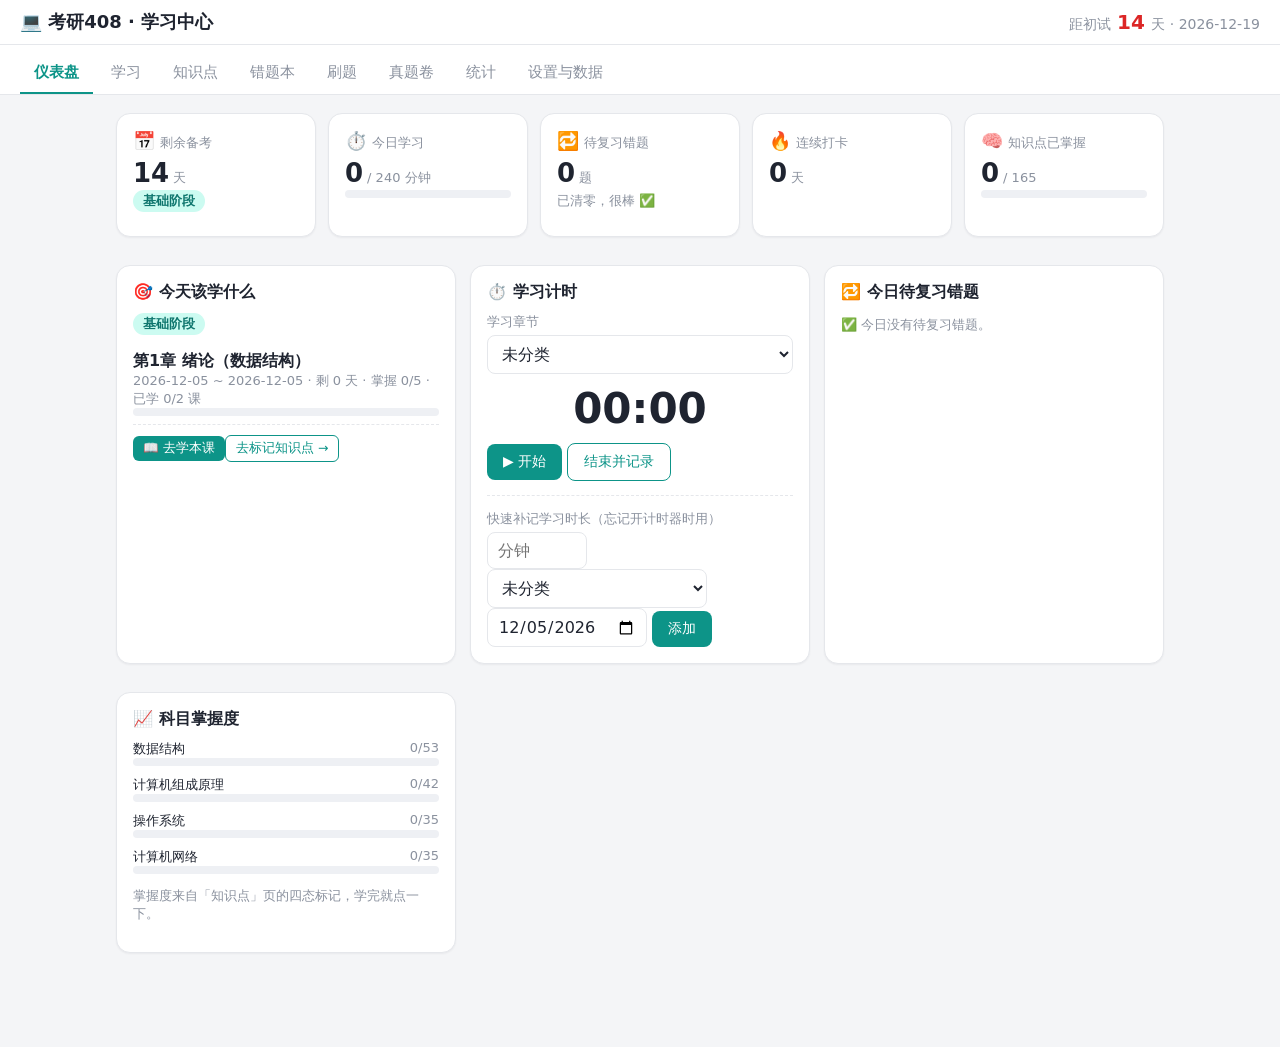
==== kaoyan-408/index.html @ 7ba48500 "Initial commit: 考研四科学习中心" ====
<!DOCTYPE html>
<html lang="zh-CN">
<head>
<meta charset="UTF-8">
<meta name="viewport" content="width=device-width, initial-scale=1">
<title>考研408 · 学习中心</title>
<style>
:root{
  --bg:#f4f5f7; --card:#fff; --ink:#1f2430; --muted:#8a919e;
  --acc:#0d9488; --ok:#16a34a; --warn:#d97706; --hot:#dc2626; --line:#e5e7eb; --radius:14px;
}
*{box-sizing:border-box}
body{margin:0;font-family:"Segoe UI","Microsoft YaHei","PingFang SC",system-ui,sans-serif;background:var(--bg);color:var(--ink)}
header{position:sticky;top:0;z-index:5;background:#fff;border-bottom:1px solid var(--line);display:flex;justify-content:space-between;align-items:center;padding:10px 20px;gap:10px;flex-wrap:wrap}
.brand{font-weight:700;font-size:18px}
.countdown{font-size:14px;color:var(--muted)}
.countdown b{color:var(--hot);font-size:20px;margin:0 2px}
nav#tabs{display:flex;gap:4px;padding:8px 20px 0;background:#fff;border-bottom:1px solid var(--line);flex-wrap:wrap}
nav#tabs button{border:none;background:none;padding:10px 14px;font-size:15px;color:var(--muted);cursor:pointer;border-bottom:2px solid transparent}
nav#tabs button.active{color:var(--acc);border-bottom-color:var(--acc);font-weight:600}
nav#tabs button:hover{color:var(--acc)}
main{max-width:1080px;margin:0 auto;padding:18px 16px 80px}
.tab{display:none}
.tab.active{display:block}
.card{background:var(--card);border:1px solid var(--line);border-radius:var(--radius);padding:16px;margin-bottom:14px;box-shadow:0 1px 2px rgba(15,23,42,.05)}
h3{margin:0 0 10px;font-size:16px}
.muted{color:var(--muted);font-size:13px}
.stat-grid{display:grid;grid-template-columns:repeat(auto-fit,minmax(180px,1fr));gap:12px;margin-bottom:14px}
.stat .icon{font-size:18px}
.stat .big{font-size:26px;font-weight:700;margin:6px 0 2px}
.unit{font-size:13px;color:var(--muted);font-weight:400;margin-left:4px}
.dash-grid{display:grid;grid-template-columns:repeat(auto-fit,minmax(320px,1fr));gap:14px}
.pbar{height:8px;background:#eef0f4;border-radius:6px;overflow:hidden}
.pfill{height:100%;background:linear-gradient(90deg,#14b8a6,#0d9488);transition:width .3s}
.phase-chip{display:inline-block;background:#ccfbf1;color:#0f766e;padding:2px 10px;border-radius:999px;font-size:13px;font-weight:600;margin:0 0 8px}
.plan-item{padding:8px 0;border-bottom:1px dashed var(--line)}
.btn{background:var(--acc);color:#fff;border:none;border-radius:8px;padding:9px 16px;font-size:14px;cursor:pointer;font-family:inherit}
.btn:hover{filter:brightness(.93)}
.btn.ghost{background:#fff;color:var(--acc);border:1px solid var(--acc)}
.btn.ok{background:var(--ok)}
.btn.warn{background:var(--warn)}
.btn.danger{background:#fee2e2;color:#b91c1c}
.btn.sm{padding:4px 10px;font-size:12.5px;border-radius:6px}
.tag{background:#f1f5f9;padding:1px 8px;border-radius:6px;font-size:12px;white-space:nowrap}
.tag.warn{background:#fef3c7;color:#92400e}
.tag.hot{background:#fee2e2;color:#b91c1c;font-weight:600}
.tag.ok2{background:#dcfce7;color:#166534}
.timer-display{font-size:42px;font-weight:700;text-align:center;font-variant-numeric:tabular-nums;margin:10px 0}
.rq{display:flex;align-items:center;gap:8px;padding:8px 0;border-bottom:1px dashed var(--line)}
.rq .tag{flex-shrink:0}
.rq-main{flex:1;min-width:0;overflow:hidden}
.rq-btns{display:flex;gap:6px;flex-shrink:0;flex-wrap:wrap;justify-content:flex-end}
details.chapter{background:var(--card);border:1px solid var(--line);border-radius:12px;margin-bottom:10px;padding:0 14px}
details.chapter summary{display:flex;align-items:center;gap:10px;flex-wrap:wrap;padding:12px 0;cursor:pointer;list-style:none}
details.chapter summary::-webkit-details-marker{display:none}
details.chapter summary::after{content:"▾";color:var(--muted);margin-left:auto}
details.chapter[open] summary::after{content:"▴"}
.ch-name{font-weight:600}
.ch-meta{font-size:12.5px;color:var(--muted)}
.ch-bar{flex:1 1 120px;min-width:100px}
.kp-grid{display:flex;flex-wrap:wrap;gap:8px;padding:4px 0 14px}
.kp-chip{border:1px solid var(--line);background:#fff;border-radius:999px;padding:4px 11px;font-size:13px;cursor:pointer;display:inline-flex;align-items:center;gap:6px;font-family:inherit;color:var(--ink)}
.kp-chip:hover{border-color:var(--acc)}
.kp-chip .dot{width:8px;height:8px;border-radius:50%;background:#cbd5e1;flex-shrink:0}
.kp-chip.st1{background:#eff6ff;border-color:#bfdbfe}
.kp-chip.st1 .dot{background:#3b82f6}
.kp-chip.st2{background:#fffbeb;border-color:#fde68a}
.kp-chip.st2 .dot{background:#f59e0b}
.kp-chip.st3{background:#f0fdf4;border-color:#bbf7d0}
.kp-chip.st3 .dot{background:#22c55e}
form .row{display:flex;gap:10px;flex-wrap:wrap;align-items:flex-start}
label{font-size:13px;color:var(--muted);display:block;margin-bottom:4px}
input,select,textarea{width:100%;padding:8px 10px;border:1px solid var(--line);border-radius:8px;font:inherit;background:#fff;color:var(--ink)}
textarea{resize:vertical}
.fld{flex:1;min-width:150px}
.mistake-card{border:1px solid var(--line);border-radius:12px;padding:12px 14px;margin-bottom:10px;background:#fff}
.mistake-card.ok{opacity:.72;background:#fafdf7}
.m-head{display:flex;gap:6px;align-items:center;flex-wrap:wrap}
.m-src{font-weight:600;margin-top:6px}
.m-desc{font-size:13.5px;color:#4b5563;margin:4px 0 8px}
.m-actions{display:flex;gap:6px;flex-wrap:wrap}
table{width:100%;border-collapse:collapse}
th,td{padding:8px 6px;text-align:left;border-bottom:1px solid var(--line);font-size:14px}
.bars{display:flex;align-items:flex-end;gap:3px;height:120px}
.bcol{flex:1;display:flex;align-items:flex-end;height:100%}
.bfill{width:100%;background:#e2e6ee;border-radius:3px 3px 0 0;min-height:2px}
.bfill.on{background:var(--acc)}
.hbar-row{display:flex;align-items:center;gap:8px;margin:6px 0;font-size:13px}
.hbar-name{width:150px;white-space:nowrap;overflow:hidden;text-overflow:ellipsis;flex-shrink:0}
.hbar-track{flex:1;height:10px;background:#eef0f4;border-radius:6px;overflow:hidden}
.hbar-fill{height:100%;background:#14b8a6}
.hbar-fill.warn{background:var(--warn)}
.log-row{display:flex;gap:14px;align-items:center;padding:6px 0;border-bottom:1px dashed var(--line);font-size:13.5px;flex-wrap:wrap}
.log-row .btn{margin-left:auto}
.chart{width:100%;height:auto}
.chart .grid{stroke:#e5e7eb;stroke-width:1}
.chart .ax{font-size:11px;fill:#8a919e}
.chart .line{fill:none;stroke:#0d9488;stroke-width:2}
.chart .dotc{fill:#0d9488}
.chart .target{stroke:#dc2626;stroke-width:1;stroke-dasharray:5 4}
.toolbar{display:flex;gap:10px;flex-wrap:wrap;align-items:center}
.toolbar select,.toolbar input{width:auto}
.modal{position:fixed;inset:0;background:rgba(15,23,42,.45);display:flex;align-items:center;justify-content:center;z-index:20;padding:16px}
.modal.hidden{display:none}
.modal-box{background:#fff;border-radius:16px;max-width:680px;width:100%;max-height:85vh;overflow:auto;padding:20px}
.toast{position:fixed;bottom:24px;left:50%;transform:translateX(-50%);background:#111827;color:#fff;padding:10px 18px;border-radius:10px;font-size:14px;z-index:30;animation:fade 3s forwards;box-shadow:0 4px 14px rgba(0,0,0,.3)}
@keyframes fade{0%,80%{opacity:1}100%{opacity:0}}
.two-col{display:grid;grid-template-columns:1fr 1fr;gap:14px}
hr.sep{border:none;border-top:1px dashed var(--line);margin:14px 0}
@media(max-width:800px){.two-col{grid-template-columns:1fr}.hbar-name{width:110px}}
/* ---------- 数学/结构排版 ---------- */
.mfr{display:inline-flex;flex-direction:column;align-items:center;vertical-align:middle;margin:0 2px;line-height:1.2}
.mfr-n{padding:0 3px;border-bottom:1.2px solid currentColor;font-size:.9em}
.mfr-d{padding:0 3px;font-size:.9em}
.mmat{display:inline-flex;align-items:stretch;vertical-align:middle;margin:0 3px}
.mrows{display:inline-flex;flex-direction:column;gap:3px;padding:4px 6px}
.mrow{display:flex;justify-content:space-around;gap:14px}
.mbr{width:5px;align-self:stretch}
.mbr.l{border:1.5px solid var(--ink);border-right:none;border-radius:5px 0 0 5px}
.mbr.r{border:1.5px solid var(--ink);border-left:none;border-radius:0 5px 5px 0}
.mbar{width:1.5px;align-self:stretch;background:var(--ink)}
/* ---------- 刷题 ---------- */
.q-card .q-text{font-size:16px;line-height:2.1;margin:12px 0}
.opts{display:grid;gap:8px;margin-top:12px}
.opt{display:flex;gap:10px;align-items:flex-start;padding:10px 12px;border:1.5px solid var(--line);border-radius:10px;cursor:pointer;background:#fff;text-align:left;font:inherit;font-size:14.5px;width:100%}
.opt:hover:not(:disabled){border-color:var(--acc)}
.opt .letter{font-weight:700;color:var(--muted);flex-shrink:0}
.opt.right{border-color:var(--ok);background:#f0fdf4}
.opt.right .letter{color:var(--ok)}
.opt.wrongpick{border-color:var(--hot);background:#fef2f2}
.opt.wrongpick .letter{color:var(--hot)}
.opt.dim{opacity:.55}
.q-sol{background:#f8fafc;border:1px dashed var(--line);border-radius:10px;padding:12px 14px;margin-top:14px;font-size:14px}
.q-sol b{color:var(--ok)}
/* ---------- 知识点详解 ---------- */
details.notebox{background:#f0fdfa;border:1px solid #99f6e4;border-radius:10px;padding:0 12px;margin:10px 0}
details.notebox summary{padding:9px 0;font-weight:600;color:var(--acc);cursor:pointer;list-style:none;font-size:13.5px}
details.notebox summary::-webkit-details-marker{display:none}
details.notebox summary::after{content:"（点击展开 / 收起）";color:var(--muted);font-weight:400;font-size:12px;margin-left:6px}
.nb{padding:2px 2px 12px;font-size:14px;line-height:2}
.nb h4{margin:12px 0 2px;font-size:14px;color:#0f766e}
.nb ul{margin:2px 0;padding-left:20px}
/* ---------- 教学中心 ---------- */
details.lesson{border:1px solid var(--line);border-radius:12px;margin:8px 0;background:#fff}
details.lesson>summary{display:flex;gap:10px;align-items:baseline;flex-wrap:wrap;padding:11px 14px;cursor:pointer;list-style:none}
details.lesson>summary::-webkit-details-marker{display:none}
details.lesson>summary::after{content:"▾";color:var(--muted);margin-left:auto}
details.lesson[open]>summary::after{content:"▴"}
details.lesson.done{background:#f7fdf8;border-color:#c8eacc}
.ls-title{font-weight:600;font-size:14.5px}
.ls-body{padding:2px 16px 14px;font-size:14px;line-height:1.95}
.ls-goal{background:#ccfbf1;border-radius:8px;padding:8px 12px;margin:8px 0}
.ls-body h4{margin:12px 0 4px;font-size:13.5px;color:#0f766e}
details.ex{border:1px dashed var(--line);border-radius:10px;padding:8px 12px;margin:6px 0;background:#fbfcfe}
details.ex summary{cursor:pointer;list-style:none;line-height:1.9}
details.ex summary::-webkit-details-marker{display:none}
details.ex summary::before{content:"▶ "}
details.ex[open] summary::before{content:"▼ "}
.ex-sol{border-top:1px dashed var(--line);margin-top:8px;padding-top:8px;color:#374151}
/* ---------- 速查卡手册 ---------- */
#formulaBox{padding:0 16px}
#formulaBox>summary{padding:14px 0;font-weight:600;cursor:pointer;list-style:none;font-size:15px}
#formulaBox>summary::-webkit-details-marker{display:none}
#formulaBox>summary::after{content:"（点击展开 / 收起）";color:var(--muted);font-weight:400;font-size:12px;margin-left:6px}
.chk{display:inline-flex;align-items:center;gap:5px;font-size:13px;color:var(--muted);cursor:pointer}
.chk input{width:auto}
.fgrid{display:grid;grid-template-columns:repeat(auto-fill,minmax(310px,1fr));gap:10px;margin:12px 0 6px}
.fcard{border:1px solid var(--line);border-radius:10px;padding:10px 12px;background:#fff}
.f-top{display:flex;align-items:center;gap:8px}
.f-name{font-weight:600;font-size:13.5px;flex:1}
.fstar{border:none;background:none;font-size:17px;color:#cbd5e1;cursor:pointer;padding:0 2px}
.fstar.on{color:#f59e0b}
.f-body{margin-top:8px;font-size:15px;line-height:1.9;background:#fbfcfe;border-radius:8px;padding:8px 10px}
.f-body.covered{cursor:pointer;background:#ccfbf1;color:#0f766e;text-align:center;font-size:13px}
.f-tip{margin-top:6px;font-size:12.5px}
.tag.hot2{background:#fee2e2;color:#b91c1c}
</style>
</head>
<body>

<header>
  <div class="brand">💻 考研408 · 学习中心</div>
  <div class="countdown" id="countdown"></div>
</header>

<nav id="tabs">
  <button data-tab="dash" class="active">仪表盘</button>
  <button data-tab="learn">学习</button>
  <button data-tab="kp">知识点</button>
  <button data-tab="mistake">错题本</button>
  <button data-tab="pq">刷题</button>
  <button data-tab="paper">真题卷</button>
  <button data-tab="stats">统计</button>
  <button data-tab="settings">设置与数据</button>
</nav>

<main>

<!-- ===================== 仪表盘 ===================== -->
<section id="tab-dash" class="tab active">
  <div class="stat-grid" id="statCards"></div>
  <div class="dash-grid">
    <div class="card">
      <h3>🎯 今天该学什么</h3>
      <div id="currentPlan"></div>
    </div>
    <div class="card">
      <h3>⏱️ 学习计时</h3>
      <label>学习章节</label>
      <select id="timerChapter"></select>
      <div class="timer-display" id="timerDisplay">00:00</div>
      <div class="row" style="justify-content:center">
        <button class="btn" id="timerBtn" onclick="A.toggleTimer()">▶ 开始</button>
        <button class="btn ghost" onclick="A.finishTimer()">结束并记录</button>
      </div>
      <hr class="sep">
      <label>快速补记学习时长（忘记开计时器时用）</label>
      <div class="row">
        <input type="number" id="quickMin" min="1" placeholder="分钟" style="max-width:100px">
        <select id="quickChapter" style="max-width:220px"></select>
        <input type="date" id="quickDate" style="max-width:160px">
        <button class="btn" onclick="A.quickAdd()">添加</button>
      </div>
    </div>
    <div class="card">
      <h3>🔁 今日待复习错题</h3>
      <div id="reviewQueue"></div>
    </div>
    <div class="card">
      <h3>📈 科目掌握度</h3>
      <div id="kpSummary"></div>
      <p class="muted">掌握度来自「知识点」页的四态标记，学完就点一下。</p>
    </div>
  </div>
</section>

<!-- ===================== 学习（教学中心） ===================== -->
<section id="tab-learn" class="tab">
  <div class="card" id="learnSummary"></div>
  <details class="card" id="formulaBox">
    <summary>📋 速查卡手册（高频结论 · 收藏 · 默写自测）<span class="muted" id="formulaCount"></span></summary>
    <div class="toolbar" style="margin-top:12px">
      <input id="fSearch" placeholder="搜索速查卡…" style="min-width:160px">
      <select id="fCat"></select>
      <label class="chk"><input type="checkbox" id="fQuiz"> 默写模式（先自测再显示）</label>
      <label class="chk"><input type="checkbox" id="fOnlyFav"> 仅看收藏</label>
      <span class="muted" id="fInfo" style="margin-left:auto"></span>
    </div>
    <p class="muted" style="margin:8px 0 0">用法：平时当速查表查公式和结论；冲刺期勾选「默写模式」——只显示卡片名，先在纸上默写，点击核对。点 ☆ 收藏易忘卡片，考前只过收藏。</p>
    <div id="formulaList" class="fgrid"></div>
  </details>
  <div id="learnList"></div>
</section>

<!-- ===================== 知识点 ===================== -->
<section id="tab-kp" class="tab">
  <div class="toolbar card" style="padding:10px 14px">
    <select id="kpSubjectSel"></select>
    <input id="kpSearch" placeholder="搜索知识点关键词…">
    <span class="muted" style="margin-left:auto">点击知识点切换状态：</span>
    <span class="kp-chip"><span class="dot"></span>未开始</span>
    <span class="kp-chip st1"><span class="dot"></span>学习中</span>
    <span class="kp-chip st2"><span class="dot"></span>需复习</span>
    <span class="kp-chip st3"><span class="dot"></span>已掌握</span>
  </div>
  <div id="kpList"></div>
</section>

<!-- ===================== 错题本 ===================== -->
<section id="tab-mistake" class="tab">
  <details class="card" id="mistakeAdd">
    <summary style="font-weight:600;cursor:pointer">➕ 记录新错题</summary>
    <form id="mistakeForm" style="margin-top:12px">
      <div class="row">
        <div class="fld"><label>题源（真题年份题号 / 教材资料）*</label><input id="mSrc" required placeholder="如：2022年408真题·第3题 / 王道P123"></div>
        <div class="fld"><label>所属章节 *</label><select id="mChapter" required></select></div>
        <div class="fld" style="max-width:130px"><label>错误原因</label><select id="mReason"></select></div>
        <div class="fld" style="max-width:150px"><label>记录日期</label><input type="date" id="mDate"></div>
      </div>
      <div style="margin-top:10px"><label>题目 / 错因描述 *</label><textarea id="mDesc" rows="2" required placeholder="记关键信息：考什么概念、当时卡在哪 / 想错了什么"></textarea></div>
      <div class="row" style="margin-top:10px">
        <div class="fld"><label>我当时的错解</label><textarea id="mWrong" rows="2" placeholder="选填，写清当时怎么想的最有价值"></textarea></div>
        <div class="fld"><label>正确思路 / 关键结论 *</label><textarea id="mCorrect" rows="2" required placeholder="用一两行话概括正确结论，复习时秒懂"></textarea></div>
      </div>
      <div style="margin-top:12px"><button class="btn" type="submit">存入错题本</button></div>
    </form>
  </details>
  <div class="toolbar card" style="padding:10px 14px">
    <select id="mfStatus">
      <option value="active">未掌握</option>
      <option value="due">今日待复习</option>
      <option value="mastered">已掌握</option>
      <option value="all">全部</option>
    </select>
    <select id="mfChapter"></select>
    <select id="mfReason"></select>
  </div>
  <div id="mistakeList"></div>
</section>

<!-- ===================== 刷题 ===================== -->
<section id="tab-pq" class="tab">
  <div class="toolbar card" style="padding:10px 14px">
    <select id="pqChapter"></select>
    <select id="pqDiff">
      <option value="0">全部难度</option>
      <option value="1">基础</option>
      <option value="2">中等</option>
      <option value="3">强化</option>
    </select>
    <select id="pqScope">
      <option value="all">全部题目</option>
      <option value="undone">未做过</option>
      <option value="wrong">做错过</option>
      <option value="right">已做对</option>
    </select>
    <span class="muted" id="pqInfo" style="margin-left:auto"></span>
  </div>
  <div id="pqArea"></div>
</section>

<!-- ===================== 真题卷 ===================== -->
<section id="tab-paper" class="tab">
  <div class="card">
    <h3>录入一套卷子</h3>
    <form id="paperForm">
      <div class="row">
        <div class="fld"><label>卷子名称 *</label><input id="pName" required placeholder="如：2023年408真题"></div>
        <div class="fld" style="max-width:110px"><label>类型</label><select id="pType"><option>真题</option><option>模拟卷</option></select></div>
        <div class="fld" style="max-width:150px"><label>做题日期 *</label><input type="date" id="pDate" required></div>
        <div class="fld" style="max-width:100px"><label>分数/150 *</label><input type="number" id="pScore" min="0" max="150" step="0.5" required></div>
        <div class="fld"><label>备注</label><input id="pNote" placeholder="选填"></div>
        <div style="align-self:flex-end"><button class="btn" type="submit">录入</button></div>
      </div>
    </form>
  </div>
  <div class="card">
    <h3>成绩走势</h3>
    <div id="paperChart"></div>
  </div>
  <div class="card" id="paperTable"></div>
</section>

<!-- ===================== 统计 ===================== -->
<section id="tab-stats" class="tab">
  <div class="stat-grid" id="statsCards"></div>
  <div class="card">
    <h3>近 30 天学习时长（分钟/天，悬停看数值）</h3>
    <div id="bars30"></div>
  </div>
  <div class="two-col">
    <div class="card">
      <h3>各章节学习时长</h3>
      <div id="chapterHours"></div>
    </div>
    <div class="card">
      <h3>错题原因分布</h3>
      <div id="reasonDist"></div>
    </div>
  </div>
  <div class="card">
    <h3>学习记录（最近 20 条）</h3>
    <div id="logList"></div>
  </div>
</section>

<!-- ===================== 设置与数据 ===================== -->
<section id="tab-settings" class="tab">
  <div class="card">
    <h3>基本设置</h3>
    <form id="settingsForm">
      <div class="row">
        <div class="fld"><label>初试日期（408 考试当天）</label><input type="date" id="sExam"></div>
        <div class="fld" style="max-width:140px"><label>每日目标（分钟）</label><input type="number" id="sGoal" min="30" max="960"></div>
        <div class="fld" style="max-width:120px"><label>目标分数/150</label><input type="number" id="sTarget" min="60" max="150"></div>
        <div style="align-self:flex-end"><button class="btn" type="submit">保存</button></div>
      </div>
    </form>
    <p class="muted" style="margin-bottom:0">默认 2026-12-19（2027 考研初试的预计时间，以研招网正式通知为准）。修改考试日期会自动重新分配学习计划，不影响你的知识点进度、错题和记录。</p>
  </div>
  <div class="card">
    <h3>学习计划</h3>
    <div id="planInfo"></div>
  </div>
  <div class="card">
    <h3>数据备份</h3>
    <p class="muted">所有数据只保存在本浏览器（localStorage），与「考研数学二学习中心」的数据完全独立、互不影响。请养成每周导出一次备份的习惯；换电脑时用「导入备份」迁移。</p>
    <div class="row">
      <button class="btn" onclick="A.exportData()">导出备份（JSON）</button>
      <label class="btn ghost" style="display:inline-block;cursor:pointer">导入备份<input type="file" id="importFile" accept=".json,application/json" style="display:none"></label>
      <button class="btn danger" onclick="A.clearData()">清空全部数据</button>
    </div>
    <p class="muted" id="storageInfo" style="margin:10px 0 0"></p>
  </div>
  <div class="card">
    <h3>每天怎么用（3 分钟上手）</h3>
    <ul class="muted" style="line-height:2;padding-left:18px;margin:0">
      <li>① 打开「仪表盘」→ 先把<b>今日待复习错题</b>清零（408 知识点又多又杂，靠复习队列对抗遗忘）；</li>
      <li>② 看「今天该学什么」→ 点 <b>📖 去学本课</b>，进「学习」页读概念、做例题；</li>
      <li>③ 用「速查卡手册」随手查公式结论（Cache 地址划分、页面置换、TCP 拥塞控制等）；</li>
      <li>④ 点「✏️ 做配套练习」做本课相关习题，做错的自动进错题本；</li>
      <li>⑤ 每学完一个知识点，去「知识点」把它点成对应状态；</li>
      <li>⑥ 按套做 408 真题（单选 + 综合）后把分数录入「真题卷」看走势。</li>
    </ul>
  </div>
</section>

</main>

<div id="modal" class="modal hidden"><div class="modal-box" id="modalBox"></div></div>

<script src="data-notes.js"></script>
<script src="data-lessons1.js"></script>
<script src="data-lessons2.js"></script>
<script src="data-q1.js"></script>
<script src="data-q2.js"></script>
<script src="data-formulas.js"></script>
<script src="app.js"></script>
</body>
</html>
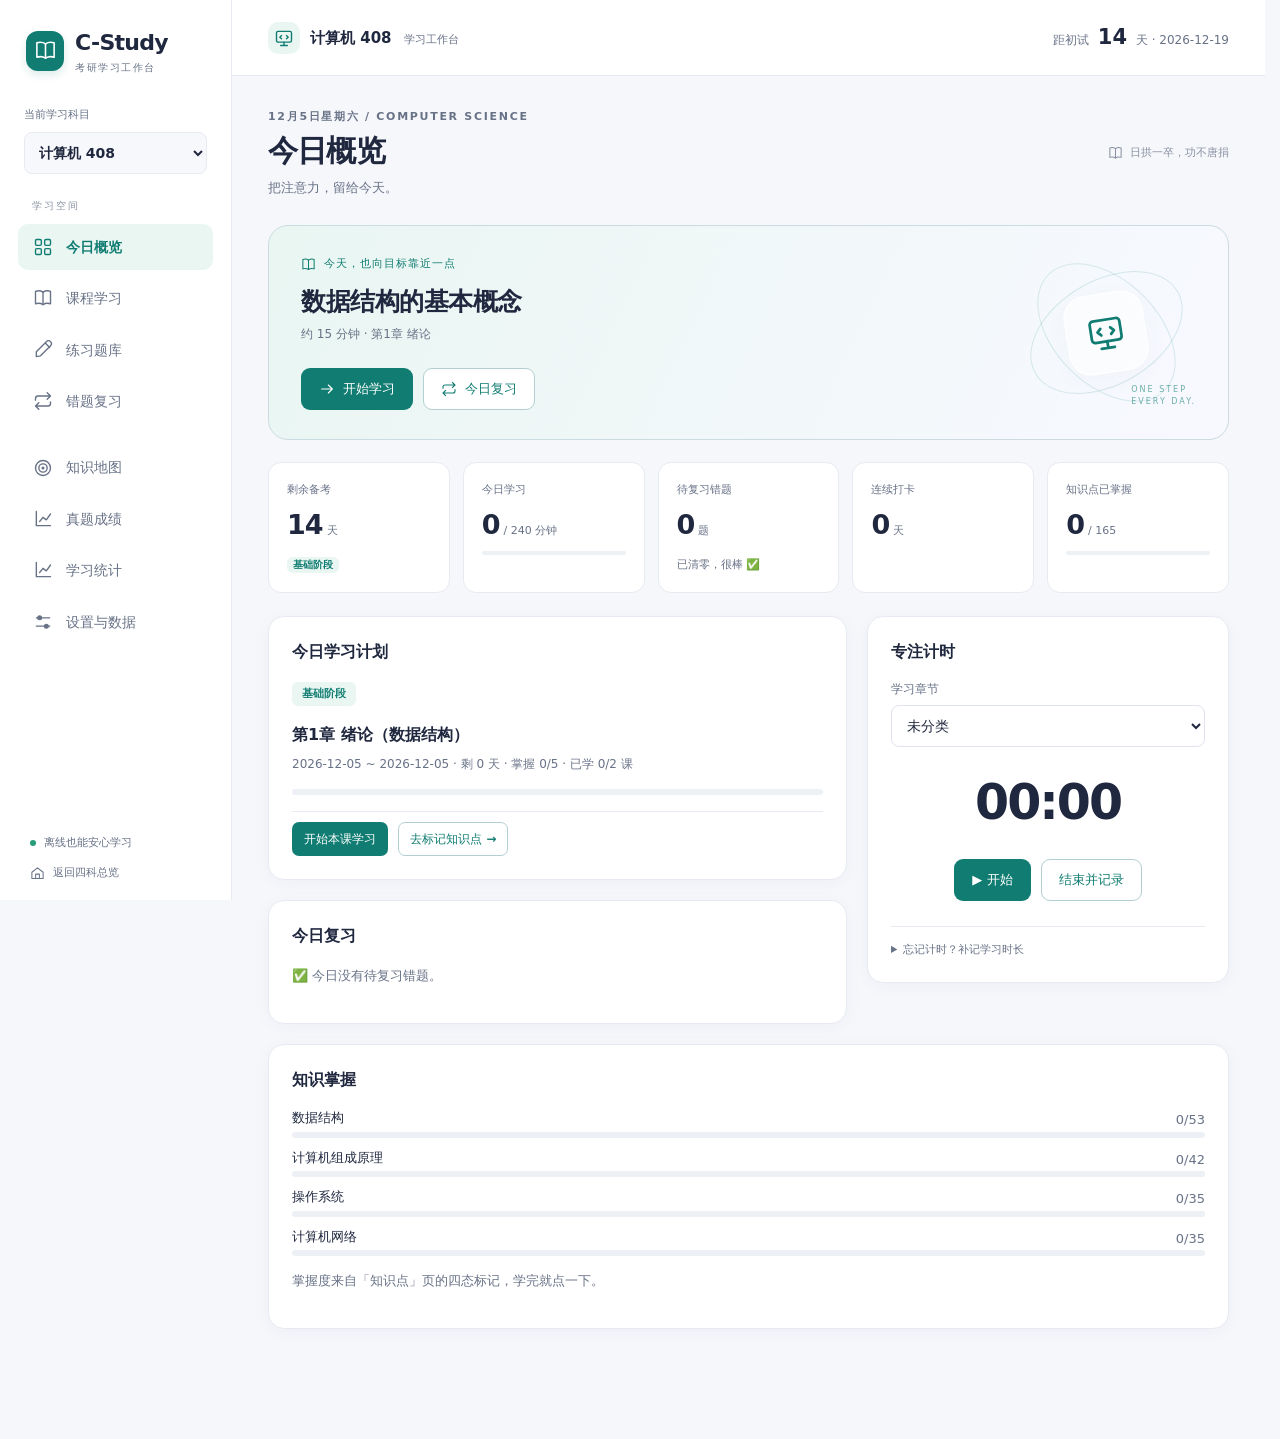
==== commit f1ac7647: "feat(ui): 优化四科学习工作台界面与交互体验" ====
--- a/kaoyan-408/index.html
+++ b/kaoyan-408/index.html
@@ -4,177 +4,8 @@
 <meta charset="UTF-8">
 <meta name="viewport" content="width=device-width, initial-scale=1">
 <title>考研408 · 学习中心</title>
-<style>
-:root{
-  --bg:#f4f5f7; --card:#fff; --ink:#1f2430; --muted:#8a919e;
-  --acc:#0d9488; --ok:#16a34a; --warn:#d97706; --hot:#dc2626; --line:#e5e7eb; --radius:14px;
-}
-*{box-sizing:border-box}
-body{margin:0;font-family:"Segoe UI","Microsoft YaHei","PingFang SC",system-ui,sans-serif;background:var(--bg);color:var(--ink)}
-header{position:sticky;top:0;z-index:5;background:#fff;border-bottom:1px solid var(--line);display:flex;justify-content:space-between;align-items:center;padding:10px 20px;gap:10px;flex-wrap:wrap}
-.brand{font-weight:700;font-size:18px}
-.countdown{font-size:14px;color:var(--muted)}
-.countdown b{color:var(--hot);font-size:20px;margin:0 2px}
-nav#tabs{display:flex;gap:4px;padding:8px 20px 0;background:#fff;border-bottom:1px solid var(--line);flex-wrap:wrap}
-nav#tabs button{border:none;background:none;padding:10px 14px;font-size:15px;color:var(--muted);cursor:pointer;border-bottom:2px solid transparent}
-nav#tabs button.active{color:var(--acc);border-bottom-color:var(--acc);font-weight:600}
-nav#tabs button:hover{color:var(--acc)}
-main{max-width:1080px;margin:0 auto;padding:18px 16px 80px}
-.tab{display:none}
-.tab.active{display:block}
-.card{background:var(--card);border:1px solid var(--line);border-radius:var(--radius);padding:16px;margin-bottom:14px;box-shadow:0 1px 2px rgba(15,23,42,.05)}
-h3{margin:0 0 10px;font-size:16px}
-.muted{color:var(--muted);font-size:13px}
-.stat-grid{display:grid;grid-template-columns:repeat(auto-fit,minmax(180px,1fr));gap:12px;margin-bottom:14px}
-.stat .icon{font-size:18px}
-.stat .big{font-size:26px;font-weight:700;margin:6px 0 2px}
-.unit{font-size:13px;color:var(--muted);font-weight:400;margin-left:4px}
-.dash-grid{display:grid;grid-template-columns:repeat(auto-fit,minmax(320px,1fr));gap:14px}
-.pbar{height:8px;background:#eef0f4;border-radius:6px;overflow:hidden}
-.pfill{height:100%;background:linear-gradient(90deg,#14b8a6,#0d9488);transition:width .3s}
-.phase-chip{display:inline-block;background:#ccfbf1;color:#0f766e;padding:2px 10px;border-radius:999px;font-size:13px;font-weight:600;margin:0 0 8px}
-.plan-item{padding:8px 0;border-bottom:1px dashed var(--line)}
-.btn{background:var(--acc);color:#fff;border:none;border-radius:8px;padding:9px 16px;font-size:14px;cursor:pointer;font-family:inherit}
-.btn:hover{filter:brightness(.93)}
-.btn.ghost{background:#fff;color:var(--acc);border:1px solid var(--acc)}
-.btn.ok{background:var(--ok)}
-.btn.warn{background:var(--warn)}
-.btn.danger{background:#fee2e2;color:#b91c1c}
-.btn.sm{padding:4px 10px;font-size:12.5px;border-radius:6px}
-.tag{background:#f1f5f9;padding:1px 8px;border-radius:6px;font-size:12px;white-space:nowrap}
-.tag.warn{background:#fef3c7;color:#92400e}
-.tag.hot{background:#fee2e2;color:#b91c1c;font-weight:600}
-.tag.ok2{background:#dcfce7;color:#166534}
-.timer-display{font-size:42px;font-weight:700;text-align:center;font-variant-numeric:tabular-nums;margin:10px 0}
-.rq{display:flex;align-items:center;gap:8px;padding:8px 0;border-bottom:1px dashed var(--line)}
-.rq .tag{flex-shrink:0}
-.rq-main{flex:1;min-width:0;overflow:hidden}
-.rq-btns{display:flex;gap:6px;flex-shrink:0;flex-wrap:wrap;justify-content:flex-end}
-details.chapter{background:var(--card);border:1px solid var(--line);border-radius:12px;margin-bottom:10px;padding:0 14px}
-details.chapter summary{display:flex;align-items:center;gap:10px;flex-wrap:wrap;padding:12px 0;cursor:pointer;list-style:none}
-details.chapter summary::-webkit-details-marker{display:none}
-details.chapter summary::after{content:"▾";color:var(--muted);margin-left:auto}
-details.chapter[open] summary::after{content:"▴"}
-.ch-name{font-weight:600}
-.ch-meta{font-size:12.5px;color:var(--muted)}
-.ch-bar{flex:1 1 120px;min-width:100px}
-.kp-grid{display:flex;flex-wrap:wrap;gap:8px;padding:4px 0 14px}
-.kp-chip{border:1px solid var(--line);background:#fff;border-radius:999px;padding:4px 11px;font-size:13px;cursor:pointer;display:inline-flex;align-items:center;gap:6px;font-family:inherit;color:var(--ink)}
-.kp-chip:hover{border-color:var(--acc)}
-.kp-chip .dot{width:8px;height:8px;border-radius:50%;background:#cbd5e1;flex-shrink:0}
-.kp-chip.st1{background:#eff6ff;border-color:#bfdbfe}
-.kp-chip.st1 .dot{background:#3b82f6}
-.kp-chip.st2{background:#fffbeb;border-color:#fde68a}
-.kp-chip.st2 .dot{background:#f59e0b}
-.kp-chip.st3{background:#f0fdf4;border-color:#bbf7d0}
-.kp-chip.st3 .dot{background:#22c55e}
-form .row{display:flex;gap:10px;flex-wrap:wrap;align-items:flex-start}
-label{font-size:13px;color:var(--muted);display:block;margin-bottom:4px}
-input,select,textarea{width:100%;padding:8px 10px;border:1px solid var(--line);border-radius:8px;font:inherit;background:#fff;color:var(--ink)}
-textarea{resize:vertical}
-.fld{flex:1;min-width:150px}
-.mistake-card{border:1px solid var(--line);border-radius:12px;padding:12px 14px;margin-bottom:10px;background:#fff}
-.mistake-card.ok{opacity:.72;background:#fafdf7}
-.m-head{display:flex;gap:6px;align-items:center;flex-wrap:wrap}
-.m-src{font-weight:600;margin-top:6px}
-.m-desc{font-size:13.5px;color:#4b5563;margin:4px 0 8px}
-.m-actions{display:flex;gap:6px;flex-wrap:wrap}
-table{width:100%;border-collapse:collapse}
-th,td{padding:8px 6px;text-align:left;border-bottom:1px solid var(--line);font-size:14px}
-.bars{display:flex;align-items:flex-end;gap:3px;height:120px}
-.bcol{flex:1;display:flex;align-items:flex-end;height:100%}
-.bfill{width:100%;background:#e2e6ee;border-radius:3px 3px 0 0;min-height:2px}
-.bfill.on{background:var(--acc)}
-.hbar-row{display:flex;align-items:center;gap:8px;margin:6px 0;font-size:13px}
-.hbar-name{width:150px;white-space:nowrap;overflow:hidden;text-overflow:ellipsis;flex-shrink:0}
-.hbar-track{flex:1;height:10px;background:#eef0f4;border-radius:6px;overflow:hidden}
-.hbar-fill{height:100%;background:#14b8a6}
-.hbar-fill.warn{background:var(--warn)}
-.log-row{display:flex;gap:14px;align-items:center;padding:6px 0;border-bottom:1px dashed var(--line);font-size:13.5px;flex-wrap:wrap}
-.log-row .btn{margin-left:auto}
-.chart{width:100%;height:auto}
-.chart .grid{stroke:#e5e7eb;stroke-width:1}
-.chart .ax{font-size:11px;fill:#8a919e}
-.chart .line{fill:none;stroke:#0d9488;stroke-width:2}
-.chart .dotc{fill:#0d9488}
-.chart .target{stroke:#dc2626;stroke-width:1;stroke-dasharray:5 4}
-.toolbar{display:flex;gap:10px;flex-wrap:wrap;align-items:center}
-.toolbar select,.toolbar input{width:auto}
-.modal{position:fixed;inset:0;background:rgba(15,23,42,.45);display:flex;align-items:center;justify-content:center;z-index:20;padding:16px}
-.modal.hidden{display:none}
-.modal-box{background:#fff;border-radius:16px;max-width:680px;width:100%;max-height:85vh;overflow:auto;padding:20px}
-.toast{position:fixed;bottom:24px;left:50%;transform:translateX(-50%);background:#111827;color:#fff;padding:10px 18px;border-radius:10px;font-size:14px;z-index:30;animation:fade 3s forwards;box-shadow:0 4px 14px rgba(0,0,0,.3)}
-@keyframes fade{0%,80%{opacity:1}100%{opacity:0}}
-.two-col{display:grid;grid-template-columns:1fr 1fr;gap:14px}
-hr.sep{border:none;border-top:1px dashed var(--line);margin:14px 0}
-@media(max-width:800px){.two-col{grid-template-columns:1fr}.hbar-name{width:110px}}
-/* ---------- 数学/结构排版 ---------- */
-.mfr{display:inline-flex;flex-direction:column;align-items:center;vertical-align:middle;margin:0 2px;line-height:1.2}
-.mfr-n{padding:0 3px;border-bottom:1.2px solid currentColor;font-size:.9em}
-.mfr-d{padding:0 3px;font-size:.9em}
-.mmat{display:inline-flex;align-items:stretch;vertical-align:middle;margin:0 3px}
-.mrows{display:inline-flex;flex-direction:column;gap:3px;padding:4px 6px}
-.mrow{display:flex;justify-content:space-around;gap:14px}
-.mbr{width:5px;align-self:stretch}
-.mbr.l{border:1.5px solid var(--ink);border-right:none;border-radius:5px 0 0 5px}
-.mbr.r{border:1.5px solid var(--ink);border-left:none;border-radius:0 5px 5px 0}
-.mbar{width:1.5px;align-self:stretch;background:var(--ink)}
-/* ---------- 刷题 ---------- */
-.q-card .q-text{font-size:16px;line-height:2.1;margin:12px 0}
-.opts{display:grid;gap:8px;margin-top:12px}
-.opt{display:flex;gap:10px;align-items:flex-start;padding:10px 12px;border:1.5px solid var(--line);border-radius:10px;cursor:pointer;background:#fff;text-align:left;font:inherit;font-size:14.5px;width:100%}
-.opt:hover:not(:disabled){border-color:var(--acc)}
-.opt .letter{font-weight:700;color:var(--muted);flex-shrink:0}
-.opt.right{border-color:var(--ok);background:#f0fdf4}
-.opt.right .letter{color:var(--ok)}
-.opt.wrongpick{border-color:var(--hot);background:#fef2f2}
-.opt.wrongpick .letter{color:var(--hot)}
-.opt.dim{opacity:.55}
-.q-sol{background:#f8fafc;border:1px dashed var(--line);border-radius:10px;padding:12px 14px;margin-top:14px;font-size:14px}
-.q-sol b{color:var(--ok)}
-/* ---------- 知识点详解 ---------- */
-details.notebox{background:#f0fdfa;border:1px solid #99f6e4;border-radius:10px;padding:0 12px;margin:10px 0}
-details.notebox summary{padding:9px 0;font-weight:600;color:var(--acc);cursor:pointer;list-style:none;font-size:13.5px}
-details.notebox summary::-webkit-details-marker{display:none}
-details.notebox summary::after{content:"（点击展开 / 收起）";color:var(--muted);font-weight:400;font-size:12px;margin-left:6px}
-.nb{padding:2px 2px 12px;font-size:14px;line-height:2}
-.nb h4{margin:12px 0 2px;font-size:14px;color:#0f766e}
-.nb ul{margin:2px 0;padding-left:20px}
-/* ---------- 教学中心 ---------- */
-details.lesson{border:1px solid var(--line);border-radius:12px;margin:8px 0;background:#fff}
-details.lesson>summary{display:flex;gap:10px;align-items:baseline;flex-wrap:wrap;padding:11px 14px;cursor:pointer;list-style:none}
-details.lesson>summary::-webkit-details-marker{display:none}
-details.lesson>summary::after{content:"▾";color:var(--muted);margin-left:auto}
-details.lesson[open]>summary::after{content:"▴"}
-details.lesson.done{background:#f7fdf8;border-color:#c8eacc}
-.ls-title{font-weight:600;font-size:14.5px}
-.ls-body{padding:2px 16px 14px;font-size:14px;line-height:1.95}
-.ls-goal{background:#ccfbf1;border-radius:8px;padding:8px 12px;margin:8px 0}
-.ls-body h4{margin:12px 0 4px;font-size:13.5px;color:#0f766e}
-details.ex{border:1px dashed var(--line);border-radius:10px;padding:8px 12px;margin:6px 0;background:#fbfcfe}
-details.ex summary{cursor:pointer;list-style:none;line-height:1.9}
-details.ex summary::-webkit-details-marker{display:none}
-details.ex summary::before{content:"▶ "}
-details.ex[open] summary::before{content:"▼ "}
-.ex-sol{border-top:1px dashed var(--line);margin-top:8px;padding-top:8px;color:#374151}
-/* ---------- 速查卡手册 ---------- */
-#formulaBox{padding:0 16px}
-#formulaBox>summary{padding:14px 0;font-weight:600;cursor:pointer;list-style:none;font-size:15px}
-#formulaBox>summary::-webkit-details-marker{display:none}
-#formulaBox>summary::after{content:"（点击展开 / 收起）";color:var(--muted);font-weight:400;font-size:12px;margin-left:6px}
-.chk{display:inline-flex;align-items:center;gap:5px;font-size:13px;color:var(--muted);cursor:pointer}
-.chk input{width:auto}
-.fgrid{display:grid;grid-template-columns:repeat(auto-fill,minmax(310px,1fr));gap:10px;margin:12px 0 6px}
-.fcard{border:1px solid var(--line);border-radius:10px;padding:10px 12px;background:#fff}
-.f-top{display:flex;align-items:center;gap:8px}
-.f-name{font-weight:600;font-size:13.5px;flex:1}
-.fstar{border:none;background:none;font-size:17px;color:#cbd5e1;cursor:pointer;padding:0 2px}
-.fstar.on{color:#f59e0b}
-.f-body{margin-top:8px;font-size:15px;line-height:1.9;background:#fbfcfe;border-radius:8px;padding:8px 10px}
-.f-body.covered{cursor:pointer;background:#ccfbf1;color:#0f766e;text-align:center;font-size:13px}
-.f-tip{margin-top:6px;font-size:12.5px}
-.tag.hot2{background:#fee2e2;color:#b91c1c}
-</style>
+<meta name="theme-color" content="#f6f7fb">
+<link rel="stylesheet" href="../assets/study.css">
 </head>
 <body>
 
@@ -183,7 +14,7 @@
   <div class="countdown" id="countdown"></div>
 </header>
 
-<nav id="tabs">
+<nav id="tabs" aria-label="学习功能">
   <button data-tab="dash" class="active">仪表盘</button>
   <button data-tab="learn">学习</button>
   <button data-tab="kp">知识点</button>
@@ -415,6 +246,8 @@
 <script src="data-q1.js"></script>
 <script src="data-q2.js"></script>
 <script src="data-formulas.js"></script>
+<script src="../assets/common.js"></script>
+<script src="../assets/workspace.js"></script>
 <script src="app.js"></script>
 </body>
 </html>
--- a/assets/study.css
+++ b/assets/study.css
@@ -0,0 +1,334 @@
+/* Shared workspace and portal design. All assets are local and build-free. */
+:root{--bg:#f6f7fb;--card:#fff;--ink:#20283f;--muted:#687287;--line:#e7eaf1;--acc:#5354da;--accent-soft:#eeefff;--ok:#16845c;--warn:#b96b13;--hot:#c63c50;--radius:16px;--sidebar:232px;--shadow:0 3px 18px rgba(33,40,71,.035)}
+[data-subject="408"]{--acc:#117d72;--accent-soft:#e9f6f2}
+[data-subject="en2"]{--acc:#8053c5;--accent-soft:#f3edfc}
+[data-subject="politics"]{--acc:#bd4759;--accent-soft:#fff0f1}
+*{box-sizing:border-box}
+[hidden]{display:none!important}
+html{scroll-padding-top:100px;scrollbar-gutter:stable}
+body{margin:0;background:var(--bg);color:var(--ink);font-family:"Segoe UI","Microsoft YaHei","PingFang SC",system-ui,sans-serif;font-size:15px;line-height:1.6;-webkit-font-smoothing:antialiased}
+button,input,select,textarea{font:inherit}
+button,a,input,select,textarea,summary{-webkit-tap-highlight-color:transparent}
+button,summary{touch-action:manipulation}
+button{cursor:pointer}
+a{color:var(--acc);text-decoration:none}
+a:hover{text-decoration:underline}
+button:focus-visible,a:focus-visible,input:focus-visible,textarea:focus-visible,select:focus-visible,summary:focus-visible,[tabindex]:focus-visible{outline:3px solid var(--acc);outline-offset:4px}
+button:disabled{opacity:.45;cursor:not-allowed;filter:none!important;transform:none!important}
+h1,h2,h3,h4,p{overflow-wrap:anywhere}
+h1{font-size:30px;line-height:1.3;letter-spacing:-.8px;margin:5px 0 8px;font-weight:750}
+h2{font-size:23px;line-height:1.5;margin:12px 0}
+h3{font-size:16px;margin:0 0 16px;font-weight:650;line-height:1.5}
+h4{font-size:15px}
+.ui-icon{width:20px;height:20px;flex-shrink:0;display:inline-block;vertical-align:middle}
+.muted{color:var(--muted);font-size:13px;line-height:1.8}
+.eyebrow{font-size:11px;font-weight:650;letter-spacing:1.7px;text-transform:uppercase;color:var(--muted);margin:0}
+.sidebar{position:fixed;inset:0 auto 0 0;width:var(--sidebar);background:#fff;border-right:1px solid var(--line);padding:25px 18px 18px;display:flex;flex-direction:column;z-index:15;overflow-y:auto;scrollbar-width:thin}
+.app-logo{display:flex;align-items:center;gap:11px;color:var(--ink);font-weight:750;font-size:22px;letter-spacing:-.7px;padding:0 8px;text-decoration:none!important}
+.app-logo small{display:block;color:var(--muted);font-size:10px;letter-spacing:1.5px;font-weight:400;margin-top:0}
+.logo-mark{width:38px;height:40px;border-radius:12px;background:var(--acc);color:#fff;display:grid;place-items:center;box-shadow:0 4px 9px color-mix(in srgb,var(--acc) 15%,transparent)}
+.logo-mark .ui-icon{width:23px;height:23px}
+.subject-picker{margin:30px 6px 24px}
+.subject-picker label{font-size:11px;margin-bottom:8px}
+.subject-picker select{background:#f7f8fb;border:1px solid var(--line);padding:10px;font-size:14px;font-weight:600}
+.nav-caption{font-size:10px;letter-spacing:2px;color:#8a92a3;padding-left:14px;margin:0 0 10px}
+nav#tabs{display:flex;flex-direction:column;gap:5px}
+nav#tabs button{display:flex;align-items:center;gap:13px;text-align:left;border:0;border-radius:10px;background:transparent;color:var(--muted);padding:12px 15px;font-size:14px;transition:background .15s,color .15s}
+nav#tabs button:hover{background:var(--bg);color:var(--ink)}
+nav#tabs button.active{background:var(--accent-soft);color:var(--acc);font-weight:650}
+nav#tabs button[data-tab="kp"]{margin-top:15px}
+.sidebar-footer{margin-top:auto;padding:22px 12px 0;color:var(--muted);font-size:11px}
+.sidebar-footer a{display:flex;align-items:center;gap:8px;margin-top:13px;color:var(--muted)}
+.sidebar-footer .ui-icon{width:15px;height:15px}
+.offline-dot{display:inline-block;width:6px;height:6px;border-radius:50%;background:#289b78;margin-right:5px}
+header{position:sticky;top:0;z-index:10;min-height:76px;margin-left:var(--sidebar);padding:15px 36px;background:rgba(255,255,255,.94);border-bottom:1px solid var(--line);display:flex;align-items:center;justify-content:space-between;gap:12px;backdrop-filter:blur(12px)}
+.brand{display:flex;align-items:center;gap:10px;font-size:15px;font-weight:650}
+.brand small{font-size:11px;font-weight:400;color:var(--muted);margin-left:12px}
+.subject-symbol{color:var(--acc);display:grid;place-items:center;width:32px;height:32px;background:var(--accent-soft);border-radius:10px}
+.countdown{color:var(--muted);font-size:12px}
+.countdown b{color:var(--ink);font-size:21px;margin:0 5px;font-variant-numeric:tabular-nums}
+.mobile-home,.mobile-nav,.more-menu{display:none}
+main{margin:0 auto 0 calc(var(--sidebar) + max(0px,(100vw - var(--sidebar) - 1290px)/2));max-width:1290px;padding:32px 36px 110px;min-width:0}
+.page-heading{display:flex;align-items:center;justify-content:space-between;gap:16px;margin-bottom:27px}
+.page-heading h1:focus{outline:none}
+.page-heading p:not(.eyebrow){font-size:13px;color:var(--muted);margin:0}
+.workspace-badge{display:flex;align-items:center;gap:7px;color:#8991a2;font-size:11px;white-space:nowrap}
+.workspace-badge .ui-icon{width:15px}
+.tab{display:none;min-width:0}
+.tab.active{display:block;animation:enter .18s ease-out}
+@keyframes enter{from{opacity:.5;transform:translateY(3px)}to{opacity:1;transform:translateY(0)}}
+.card{background:var(--card);border:1px solid var(--line);border-radius:var(--radius);padding:23px;margin-bottom:18px;box-shadow:var(--shadow);min-width:0}
+.study-hero{background:linear-gradient(115deg,var(--accent-soft),#f8f9ff);border:1px solid color-mix(in srgb,var(--acc) 13%,var(--line));border-radius:20px;padding:29px 32px;display:flex;justify-content:space-between;align-items:center;gap:24px;margin-bottom:22px;overflow:hidden;position:relative}
+.hero-copy{position:relative;z-index:1;min-width:0}
+.hero-label{font-size:11px;color:var(--acc);letter-spacing:1px;display:flex;align-items:center;gap:8px}
+.hero-label .ui-icon{width:15px;height:15px}
+.hero-copy h2{font-size:25px;margin:10px 0 5px;letter-spacing:-.5px}
+.hero-copy p{font-size:12px;color:var(--muted);margin:0}
+.hero-actions{display:flex;flex-wrap:wrap;gap:10px;margin-top:23px}
+.hero-art{position:relative;flex:0 0 180px;height:150px;display:grid;place-items:center;color:var(--acc)}
+.hero-art>span{background:#fff9;box-shadow:0 6px 25px #4c4c7c09;width:80px;height:80px;border-radius:22px;display:grid;place-items:center;transform:rotate(-9deg);border:1px solid #fff}
+.hero-art>span .ui-icon{width:40px;height:40px}
+.hero-art small{position:absolute;font-size:8px;line-height:1.5;letter-spacing:2px;right:0;bottom:0;opacity:.6}
+.orbit{position:absolute;width:165px;height:105px;border:1px solid color-mix(in srgb,var(--acc) 15%,transparent);border-radius:50%;transform:rotate(-30deg)}
+.orbit-two{transform:rotate(45deg)}
+.btn{display:inline-flex;justify-content:center;align-items:center;gap:8px;border:1px solid transparent;background:var(--acc);color:#fff;border-radius:9px;padding:10px 17px;min-height:42px;font-size:13px;font-weight:550;line-height:1.5;transition:filter .15s,box-shadow .15s;max-width:100%;text-decoration:none!important}
+.btn .ui-icon{width:16px;height:16px}
+.text-button{border:0;padding:0;background:none;color:var(--acc);font-size:inherit;text-decoration:underline;text-underline-offset:3px}
+.btn:hover:not(:disabled){filter:brightness(.94);box-shadow:0 3px 9px #1f254015}
+.btn.ghost{background:#fff;color:var(--acc);border-color:color-mix(in srgb,var(--acc) 25%,var(--line))}
+.btn.ok{background:var(--ok)}
+.btn.warn{background:var(--warn)}
+.btn.danger{background:#fff1f2;color:#b02f45;border-color:#f9d9e0}
+.btn.sm{font-size:12px;padding:6px 11px;min-height:34px;border-radius:7px}
+.row{display:flex;gap:10px;flex-wrap:wrap;align-items:center}
+form .row{align-items:flex-start}
+.stat-grid{display:grid;grid-template-columns:repeat(5,minmax(0,1fr));gap:13px;margin-bottom:23px}
+.stat-grid .card{margin:0;padding:17px 18px;border-radius:13px;box-shadow:none}
+.stat>div:first-child{display:flex;align-items:center;gap:6px}
+.stat .icon{display:none}
+.stat .muted{font-size:11px}
+.stat .big{font-size:27px;font-weight:700;letter-spacing:-1px;line-height:1.4;margin:7px 0}
+.unit{font-size:11px;color:var(--muted);font-weight:400;letter-spacing:0;margin-left:4px}
+.stat .phase-chip{font-size:10px;padding:0 6px;margin:0}
+.stat .pbar{height:4px;margin:7px 0 2px}
+#statsCards{grid-template-columns:repeat(4,minmax(0,1fr))}
+.dash-grid{display:grid;grid-template-columns:minmax(0,1.6fr) minmax(270px,1fr);gap:20px;align-items:start}
+.dash-grid>.card{margin:0}
+.plan-card{grid-column:1;grid-row:1}
+.review-card{grid-column:1;grid-row:2}
+.timer-card{grid-column:2;grid-row:1 / span 2}
+.mastery-card{grid-column:1 / -1}
+.pbar{height:6px;background:#edf0f5;border-radius:99px;overflow:hidden}
+.pfill{height:100%;background:var(--acc);border-radius:99px;transition:width .2s}
+.phase-chip{display:inline-block;background:var(--accent-soft);color:var(--acc);padding:3px 10px;border-radius:6px;font-size:11px;font-weight:600;margin-bottom:12px}
+.plan-item{padding:4px 0 16px;margin-bottom:6px;border-bottom:1px solid var(--line)}
+.plan-item>b{font-size:16px;display:block;margin-bottom:7px}
+.plan-item .pbar{margin-top:13px}
+.plan-item .muted{font-size:12px}
+.timer-display{font-size:49px;font-weight:650;text-align:center;font-variant-numeric:tabular-nums;letter-spacing:-2px;line-height:1.3;margin:24px 0}
+.timer-card>.row{justify-content:center}
+.quick-entry{margin-top:25px;border-top:1px solid var(--line);padding-top:14px}
+.quick-entry summary{font-size:11px;color:var(--muted);cursor:pointer}
+.quick-entry .row{margin-top:13px;gap:8px}
+.quick-entry input,.quick-entry select{max-width:100%!important;flex:1 1 100px;font-size:12px}
+.tag{display:inline-block;font-size:11px;line-height:1.8;padding:2px 8px;border-radius:5px;background:#f1f3f7;color:#616d82;white-space:normal;overflow-wrap:anywhere}
+.tag.warn{background:#fff4df;color:#966117}
+.tag.hot,.tag.hot2{background:#fff0f2;color:#b3334b;font-weight:600}
+.tag.ok2{background:#eaf7f0;color:#21794e}
+.rq{padding:13px 0;border-bottom:1px solid var(--line);display:flex;align-items:center;gap:10px;flex-wrap:wrap}
+.rq:last-child{border-bottom:0}
+.rq-main{flex:1;min-width:100px;overflow-wrap:anywhere}
+.rq-main>b{font-size:13px}
+.rq-main .muted{font-size:11px}
+.rq-btns{display:flex;gap:6px;flex-wrap:wrap}
+.rq>.tag{max-width:100px;font-size:10px}
+.section-banner{display:flex;align-items:center;justify-content:space-between;gap:20px;background:var(--accent-soft);padding:22px 25px;border-radius:var(--radius);margin-bottom:20px}
+.section-banner h3{margin:0 0 4px;font-size:17px}
+.section-banner p{font-size:12px;color:var(--muted);margin:0}
+.section-banner .btn{flex-shrink:0}
+details.chapter{background:#fff;border:1px solid var(--line);border-radius:13px;padding:0 20px;margin-bottom:13px;min-width:0}
+details.chapter>summary{display:flex;align-items:center;gap:12px;flex-wrap:wrap;padding:18px 0;cursor:pointer;list-style:none}
+summary::-webkit-details-marker{display:none}
+details.chapter>summary::after,details.lesson>summary::after{content:'+';color:var(--muted);margin-left:auto;font-size:17px}
+details.chapter[open]>summary::after,details.lesson[open]>summary::after{content:'−'}
+.ch-name{font-weight:650;font-size:14px}
+.ch-meta{font-size:11px;color:var(--muted)}
+.ch-bar{flex:1 1 100px;max-width:130px;margin-left:auto}
+.kp-grid{display:flex;flex-wrap:wrap;gap:9px;padding:4px 0 20px}
+.kp-chip{display:inline-flex;align-items:center;gap:7px;background:#fff;color:var(--ink);border:1px solid var(--line);border-radius:7px;padding:7px 11px;font-size:12px;text-align:left;white-space:normal}
+button.kp-chip:hover{border-color:var(--acc)}
+.kp-chip .dot{width:6px;height:6px;border-radius:50%;background:#b7c0d0;flex-shrink:0}
+.kp-chip.st1{background:#edf4ff;border-color:#c9dbfa}.kp-chip.st1 .dot{background:#5286da}
+.kp-chip.st2{background:#fff8e9;border-color:#eed69b}.kp-chip.st2 .dot{background:#c28b29}
+.kp-chip.st3{background:#eff9f1;border-color:#bfdfc8}.kp-chip.st3 .dot{background:#369960}
+label{display:block;font-size:12px;color:var(--muted);margin-bottom:6px}
+input,select,textarea{width:100%;min-width:0;min-height:42px;padding:9px 11px;border:1px solid #dfe3ed;border-radius:8px;background:#fff;color:var(--ink);font-size:14px;line-height:1.5}
+input:focus,select:focus,textarea:focus{border-color:var(--acc)}
+input[type="checkbox"]{min-height:0;accent-color:var(--acc)}
+input[type="file"]{font-size:12px}
+textarea{resize:vertical}
+.fld{flex:1;min-width:145px}
+.toolbar{display:flex;align-items:center;flex-wrap:wrap;gap:10px}
+.toolbar select,.toolbar input{width:auto;flex:1 1 140px;max-width:100%}
+.toolbar>span{font-size:12px}
+.toolbar.card{padding:15px 18px!important}
+.chk{display:inline-flex;align-items:center;gap:5px;font-size:12px;margin:0;cursor:pointer}
+.chk input{width:auto}
+.lesson-search input{border:0;background:transparent;flex:1 1 180px}
+details.lesson{border:1px solid var(--line);border-radius:11px;margin:0 0 11px;background:#fff;scroll-margin-top:95px;min-width:0}
+details.lesson>summary{display:flex;align-items:center;gap:10px;flex-wrap:wrap;padding:15px 16px;cursor:pointer;list-style:none}
+.ls-title{font-size:14px;font-weight:600}
+.lesson>summary>.muted{font-size:11px}
+details.lesson.done{border-color:#cde6d5;background:#fbfefb}
+.ls-body{font-size:16px;line-height:2;padding:0 23px 24px;max-width:850px;margin:auto;overflow-wrap:anywhere;overflow-x:auto}
+.ls-body h4,.nb h4{font-size:15px;color:var(--ink);margin:23px 0 7px}
+.ls-body ul{padding-left:22px;margin:8px 0}
+.ls-body li{margin:8px 0}
+.ls-goal{background:var(--accent-soft);border-radius:9px;padding:12px 16px;margin:8px 0 20px;font-size:14px}
+details.ex{border:1px solid var(--line);border-radius:9px;padding:12px 15px;margin:12px 0;background:#fafbfe}
+details.ex summary{cursor:pointer;list-style:none;font-size:15px}
+details.ex summary::before{content:'＋ ';color:var(--acc)}
+details.ex[open] summary::before{content:'− '}
+.ex-sol{border-top:1px solid var(--line);margin-top:12px;padding-top:12px;color:#34435b;overflow-x:auto}
+.back-to-lesson{margin-bottom:14px}
+.q-card{max-width:900px;margin:0 auto;scroll-margin-top:100px}
+.q-card .q-text{font-size:18px;line-height:2;margin:26px 0;overflow-x:auto}
+.q-card>.m-head{padding-bottom:15px;border-bottom:1px solid var(--line)}
+.q-card>.row:last-child{position:sticky;bottom:14px;border-top:1px solid var(--line);background:#fffffff2;backdrop-filter:blur(12px);padding:14px 0 0;z-index:2}
+.practice-progress{margin:18px 0 6px}
+.opts{display:grid;gap:11px;margin:17px 0}
+.opt{display:flex;align-items:flex-start;gap:12px;padding:14px 16px;border:1px solid var(--line);border-radius:10px;background:#fff;text-align:left;font-size:15px;line-height:1.9;width:100%;color:var(--ink);overflow-wrap:anywhere}
+.opt>span:last-child{min-width:0;overflow-x:auto}
+.opt:hover:not(:disabled):not(.review-option){border-color:var(--acc);background:var(--accent-soft)}
+.opt .letter{font-weight:650;color:var(--muted);flex-shrink:0}
+.opt.right{border-color:#8fceb0;background:#f0faf4}
+.opt.right .letter{color:var(--ok)}
+.opt.wrongpick{border-color:#e7acb7;background:#fff3f4}
+.opt.wrongpick .letter{color:var(--hot)}
+.opt:disabled{opacity:1;cursor:default}
+.opt.dim{opacity:.6}
+.q-sol{background:#f8fafc;border:1px solid var(--line);border-radius:11px;padding:18px 20px;margin-top:23px;font-size:15px;line-height:1.95;overflow-wrap:anywhere;overflow-x:auto}
+.q-sol b{color:var(--ok)}
+.answer-result{font-size:13px;font-weight:600;margin-top:14px;color:var(--acc)}
+.mistake-card{border:1px solid var(--line);background:#fff;border-radius:13px;padding:20px;margin-bottom:13px}
+.mistake-card.ok{background:#fcfefb}
+.m-head{display:flex;gap:7px;align-items:center;flex-wrap:wrap}
+.m-src{font-size:15px;font-weight:650;margin-top:13px}
+.m-desc{font-size:14px;color:#56647b;margin:8px 0 14px;overflow-wrap:anywhere}
+.m-actions{display:flex;gap:8px;flex-wrap:wrap}
+.m-actions .danger{margin-left:auto}
+.empty-state{text-align:center;color:var(--muted);padding:35px 20px}
+details.notebox{background:#f8f9fd;border:1px solid var(--line);border-radius:9px;padding:0 14px;margin:12px 0}
+details.notebox summary{padding:11px 0;font-weight:550;color:var(--acc);cursor:pointer;font-size:13px}
+.nb{padding:0 5px 15px;font-size:15px;line-height:2;overflow-x:auto}
+.nb ul{padding-left:20px}
+#formulaBox{padding:0 20px}
+#formulaBox>summary{padding:18px 0;font-size:14px;font-weight:600;cursor:pointer}
+.fgrid{display:grid;grid-template-columns:repeat(auto-fill,minmax(min(100%,290px),1fr));gap:12px;margin:16px 0 20px}
+.fcard{min-width:0;border:1px solid var(--line);border-radius:10px;padding:15px;background:#fff}
+.f-top{display:flex;align-items:center;gap:8px}
+.f-name{font-size:13px;font-weight:600;flex:1}
+.fstar{border:0;background:none;color:#8993a6;min-width:36px;min-height:36px;font-size:21px}
+.fstar.on{color:#b88418}
+.f-body{margin-top:12px;font-size:16px;line-height:2;padding:12px;background:#f8f9fc;border-radius:7px;overflow-x:auto}
+.f-body.covered{cursor:pointer;background:var(--accent-soft);color:var(--acc);font-size:13px;text-align:center}
+.f-tip{font-size:12px;margin-top:9px}
+.mfr{display:inline-flex;flex-direction:column;align-items:center;vertical-align:middle;margin:0 2px;line-height:1.2}
+.mfr-n{padding:0 3px;border-bottom:1.2px solid currentColor;font-size:.9em}.mfr-d{padding:0 3px;font-size:.9em}
+.mmat{display:inline-flex;align-items:stretch;vertical-align:middle;margin:0 3px;max-width:none}
+.mrows{display:inline-flex;flex-direction:column;gap:3px;padding:4px 6px}.mrow{display:flex;justify-content:space-around;gap:14px}
+.mbr{width:5px;align-self:stretch}.mbr.l{border:1.5px solid currentColor;border-right:none;border-radius:5px 0 0 5px}.mbr.r{border:1.5px solid currentColor;border-left:none;border-radius:0 5px 5px 0}.mbar{width:1.5px;align-self:stretch;background:currentColor}
+.two-col{display:grid;grid-template-columns:1fr 1fr;gap:20px}
+.hbar-row{display:flex;align-items:center;gap:12px;margin:13px 0;font-size:12px}
+.hbar-name{width:145px;flex-shrink:0;white-space:nowrap;overflow:hidden;text-overflow:ellipsis}
+.hbar-track{flex:1;height:6px;background:#edf0f6;border-radius:99px;overflow:hidden}.hbar-fill{height:100%;background:var(--acc)}.hbar-fill.warn{background:var(--warn)}
+.bars{display:flex;align-items:flex-end;gap:4px;height:140px}.bcol{flex:1;display:flex;align-items:flex-end;height:100%}.bfill{width:100%;min-height:3px;background:#e6e9f2;border-radius:4px 4px 0 0}.bfill.on{background:var(--acc)}
+.log-row{display:flex;flex-wrap:wrap;align-items:center;gap:14px;padding:13px 0;border-bottom:1px solid var(--line);font-size:13px}.log-row .btn{margin-left:auto}
+.chart{width:100%;height:auto}.chart .grid{stroke:var(--line);stroke-width:1}.chart .ax{font-size:11px;fill:var(--muted)}.chart .line{fill:none;stroke:var(--acc);stroke-width:2}.chart .dotc{fill:var(--acc)}.chart .target{stroke:var(--hot);stroke-width:1;stroke-dasharray:5 4}
+#paperTable{overflow-x:auto}
+table{width:100%;border-collapse:collapse}th,td{padding:13px 10px;text-align:left;border-bottom:1px solid var(--line);font-size:13px}th{color:var(--muted);font-weight:550;white-space:nowrap}
+.backup-tip,.storage-warning{background:#fff8e9;border:1px solid #f0ddb1;border-radius:10px;padding:12px 16px;margin-bottom:18px;color:#886023;font-size:12px;line-height:1.8}
+.backup-tip{display:flex;align-items:center;justify-content:space-between;gap:8px;flex-wrap:wrap;font-size:11px;padding:10px 14px}
+.storage-warning{background:#fff1f2;border-color:#eab8c3;color:#a32e46}
+.danger-zone{border-color:#f0dce1;box-shadow:none}
+.danger-zone>summary{font-size:13px;font-weight:600;color:#a43d50;cursor:pointer}
+.danger-zone .muted{margin:15px 0}
+hr.sep{border:0;border-top:1px solid var(--line);margin:20px 0}
+.timer-dock{position:fixed;bottom:22px;left:calc(var(--sidebar) + (100% - var(--sidebar))/2);transform:translateX(-50%);background:#fff;border:1px solid var(--line);border-radius:12px;box-shadow:0 7px 35px #22283f19;padding:12px 16px;display:flex;align-items:center;gap:13px;z-index:12;max-width:calc(100% - var(--sidebar) - 45px)}
+.timer-dock>span:nth-child(2){font-size:12px;max-width:165px;white-space:nowrap;text-overflow:ellipsis;overflow:hidden}
+.timer-dock strong{font-size:17px;font-variant-numeric:tabular-nums}
+.timer-dot{width:7px;height:7px;border-radius:50%;background:var(--ok);flex-shrink:0}.paused .timer-dot{background:var(--warn)}
+.modal{position:fixed;inset:0;background:#16203970;backdrop-filter:blur(4px);padding:24px;display:flex;align-items:center;justify-content:center;z-index:50}
+.modal.hidden{display:none}
+.modal-open{overflow:hidden}
+.modal-box{position:relative;background:#fff;border-radius:19px;padding:32px;max-width:720px;width:100%;max-height:88dvh;overflow:auto;box-shadow:0 20px 80px #10182f30;overscroll-behavior:contain}
+.modal-box:focus{outline:none}
+.modal-box>h2,.modal-box>h3{padding-right:30px}
+.modal-close{position:sticky;top:0;float:right;display:grid;place-items:center;width:32px;height:32px;border:1px solid var(--line);border-radius:50%;background:#fff;color:var(--muted);margin:-12px -12px 0 8px;z-index:2}
+.review-progress{display:flex;justify-content:space-between;padding-right:35px;font-size:12px;margin-bottom:13px}
+.review-question{white-space:pre-wrap;line-height:2;font-size:17px;margin:25px 0;overflow-x:auto}
+.review-option{cursor:default}
+.review-answer{white-space:pre-wrap;margin-top:8px}
+.review-actions{justify-content:flex-end;margin-top:24px}
+.review-complete{text-align:center;padding:30px 0}
+.review-complete>.ui-icon{width:55px;height:55px;padding:13px;background:#eaf8ef;color:var(--ok);border-radius:50%;margin-bottom:20px}
+.review-complete .btn{margin-top:16px}
+.toast{position:fixed;bottom:25px;left:50%;transform:translateX(-50%);max-width:min(90vw,550px);width:max-content;background:#26314b;color:#fff;padding:12px 20px;border-radius:10px;font-size:13px;z-index:80;box-shadow:0 4px 20px #151c3620;animation:toast-in .15s ease-out;pointer-events:none}
+@keyframes toast-in{from{opacity:0}to{opacity:1}}
+/* The portal uses the same visual language without the workspace sidebar. */
+.portal-body{--acc:#5354da}
+.portal-header{position:static;max-width:1200px;min-height:100px;margin:auto;padding:28px 32px;background:none;border:0;backdrop-filter:none}
+.portal-header .app-logo{padding:0}
+.portal-header .app-logo small{letter-spacing:1px}
+.portal-header .offline-label{display:flex;align-items:center;gap:7px;color:var(--muted);font-size:12px}
+.portal-main{max-width:1200px;margin:0 auto;padding:30px 32px 60px}
+.portal-intro{display:flex;justify-content:space-between;gap:30px;align-items:center;margin:15px 0 37px}
+.portal-intro h1{font-size:45px;line-height:1.4;letter-spacing:-1.5px;margin:12px 0}
+.portal-intro h1 span{color:var(--acc)}
+.portal-intro>div>p:last-child{font-size:14px;color:var(--muted);margin:0}
+.portal-resume{max-width:330px;background:#fff;border:1px solid var(--line);border-radius:16px;padding:23px;flex:1;box-shadow:var(--shadow)}
+.portal-resume .eyebrow{font-size:10px}
+.portal-resume h3{font-size:18px;margin:9px 0 5px}
+.portal-resume p{font-size:12px;color:var(--muted);margin:0 0 15px}
+.portal-resume .btn{width:100%;font-size:12px}
+.portal-summary{display:grid;grid-template-columns:repeat(3,1fr);background:#fff;border:1px solid var(--line);border-radius:14px;padding:20px 0;margin-bottom:35px}
+.portal-summary>div{padding:0 27px;border-right:1px solid var(--line);display:flex;align-items:center;justify-content:space-between;gap:12px}
+.portal-summary>div:last-child{border:0}
+.portal-summary label{margin:0;font-size:12px}
+.portal-summary strong{font-size:25px;letter-spacing:-.7px;font-weight:650;white-space:nowrap}
+.portal-summary small{font-size:11px;color:var(--muted);font-weight:400;margin-left:5px}
+.portal-section-title{display:flex;justify-content:space-between;align-items:center;margin:0 0 17px}
+.portal-section-title h2{font-size:19px;letter-spacing:-.4px;margin:0}
+.portal-section-title span{font-size:11px;color:var(--muted)}
+.subject-grid{display:grid;grid-template-columns:repeat(2,minmax(0,1fr));gap:20px}
+.subject-card{padding:25px 27px;background:#fff;border:1px solid var(--line);border-radius:16px;display:block;color:var(--ink);box-shadow:var(--shadow);transition:transform .18s,border-color .18s;text-decoration:none!important;min-width:0}
+.subject-card:hover{transform:translateY(-3px);border-color:color-mix(in srgb,var(--acc) 40%,var(--line))}
+.subject-card-top{display:flex;align-items:center;justify-content:space-between;margin-bottom:19px}
+.subject-icon{width:47px;height:47px;border-radius:13px;background:var(--accent-soft);color:var(--acc);display:grid;place-items:center}
+.subject-icon .ui-icon{width:25px;height:25px}
+.subject-status{color:var(--muted);font-size:11px}
+.subject-card .eyebrow{font-size:9px;letter-spacing:1.5px;color:var(--acc);opacity:.8}
+.subject-card h3{font-size:23px;font-weight:650;letter-spacing:-.6px;margin:3px 0 5px}
+.subject-description{font-size:13px;color:var(--muted);margin:0 0 20px}
+.subject-progress{display:flex;justify-content:space-between;font-size:11px;color:var(--muted);margin-bottom:9px}
+.subject-card .pbar{height:5px}
+.subject-card-footer{display:flex;align-items:center;justify-content:space-between;gap:10px;margin-top:20px;padding-top:16px;border-top:1px solid var(--line);font-size:11px;color:var(--muted)}
+.subject-card-footer>span:last-child{display:flex;align-items:center;gap:7px;color:var(--acc);font-weight:600;white-space:nowrap}
+.subject-card-footer .ui-icon{width:16px;height:16px}
+.portal-note{display:flex;align-items:flex-start;gap:10px;background:#edf0f8;border-radius:10px;padding:15px 19px;font-size:12px;color:#626e86;line-height:1.9;margin:27px 0 0}
+.portal-note .ui-icon{margin-top:2px;width:17px}
+.portal-footer{display:flex;justify-content:space-between;gap:15px;color:#828b9d;font-size:11px;margin-top:35px;padding-top:22px;border-top:1px solid var(--line)}
+@media(min-width:1500px){main{padding-left:45px;padding-right:45px}}
+@media(max-width:1150px){:root{--sidebar:205px}header{padding:15px 25px}main{padding:27px 25px 100px}.workspace-badge{display:none}.stat-grid{gap:8px}.stat-grid .card{padding:14px 12px}.stat .big{font-size:23px}.unit{font-size:10px}.dash-grid{grid-template-columns:minmax(0,1.15fr) minmax(250px,1fr)}.hero-art{flex-basis:125px}.hero-art .orbit{width:130px}.hero-copy h2{font-size:22px}.two-col{grid-template-columns:1fr}.hero-copy p{max-width:300px}}
+@media(max-width:900px){:root{--sidebar:185px}.sidebar{padding:25px 12px}.app-logo{font-size:20px;gap:8px}.subject-picker{margin-top:25px}.brand small{display:none}.dash-grid{grid-template-columns:1fr}.plan-card,.review-card,.timer-card,.mastery-card{grid-column:auto;grid-row:auto}.timer-card{order:3}.mastery-card{order:4}.stat-grid{grid-template-columns:repeat(3,minmax(0,1fr))}.hero-art{display:none}.study-hero{padding:25px}.timer-dock>span:nth-child(2){display:none}}
+@media(max-width:720px){
+  :root{--sidebar:0px}
+  html{scroll-padding-top:85px}
+  .sidebar{display:none}
+  header{margin:0;min-height:65px;padding:12px 18px;flex-wrap:wrap;gap:5px 12px}
+  .brand{font-size:14px;flex:1;min-width:0}.subject-symbol{width:29px;height:29px}.brand small{display:none}
+  .countdown{order:3;flex-basis:100%;font-size:10px;padding-left:39px}.countdown b{font-size:15px;margin:0 3px}
+  .mobile-home{display:flex;align-items:center;gap:5px;color:var(--muted);font-size:11px}.mobile-home .ui-icon{width:16px;height:16px}
+  main{margin:0;padding:23px 17px 110px}
+  .page-heading{margin-bottom:20px}.page-heading h1{font-size:25px}.page-heading .eyebrow{font-size:9px;letter-spacing:1px}.page-heading p:not(.eyebrow){font-size:12px}
+  .study-hero{border-radius:15px;padding:23px;margin-bottom:16px}.hero-copy h2{font-size:21px;line-height:1.5;margin:13px 0 7px}.hero-label{font-size:10px;letter-spacing:.3px}.hero-copy p{font-size:11px}.hero-actions{margin-top:20px;gap:8px}.hero-actions .btn{font-size:12px;padding:10px 13px}
+  .stat-grid{gap:0;grid-template-columns:repeat(3,minmax(0,1fr));border:1px solid var(--line);border-radius:12px;background:#fff;overflow:hidden;margin-bottom:19px}.stat-grid .card{border:0;border-radius:0;padding:13px 10px;background:transparent}.stat-grid .card:nth-child(1),.stat-grid .card:nth-child(4){display:none}.stat-grid .card:nth-child(2),.stat-grid .card:nth-child(3){border-right:1px solid var(--line)}.stat .big{font-size:22px;letter-spacing:-.5px;margin:5px 0}.stat .muted{font-size:10px}.stat>div:last-child:not(.big){font-size:10px}.stat .unit{font-size:9px}.stat .pbar{margin-top:6px}
+  #statsCards{grid-template-columns:repeat(2,minmax(0,1fr))}#statsCards.stat-grid .card{display:block}.dash-grid{grid-template-columns:minmax(0,1fr);gap:16px}.card{padding:19px;border-radius:13px;margin-bottom:16px}.dash-grid .timer-card{order:3}.dash-grid .mastery-card{order:4}.dash-grid h3{font-size:14px;margin-bottom:15px}
+  .btn{min-height:44px}.btn.sm{min-height:38px}.row{gap:9px}.rq{gap:8px}.rq>.tag{max-width:100%}.rq-main{flex-basis:65%}.rq-btns{width:100%;justify-content:flex-end}.rq-btns .btn{font-size:11px}.hbar-name{width:100px}
+  .section-banner{align-items:flex-start;flex-direction:column;gap:14px;padding:21px}.section-banner h3{font-size:16px}.section-banner p{font-size:12px}.section-banner .btn{width:100%}
+  .toolbar{gap:9px}.toolbar select,.toolbar input{flex:1 1 120px}.toolbar>span{margin-left:0!important}.toolbar.card{padding:14px!important}.toolbar .kp-chip{font-size:10px;padding:5px 7px}.toolbar>.kp-chip{flex:0 1 auto}
+  input,select,textarea{font-size:16px}.fld{min-width:120px;max-width:100%!important}.fld[style]{flex-basis:120px}.fld label{font-size:11px}
+  details.chapter{padding:0 14px;border-radius:11px}details.chapter>summary{padding:16px 0;gap:6px}.ch-name{font-size:13px;flex-basis:85%}.ch-meta{font-size:10px}.ch-bar{max-width:70px;flex-basis:70px}.kp-chip{font-size:12px}
+  details.lesson>summary{padding:13px 12px;gap:4px}.ls-title{font-size:13px;flex-basis:90%}.lesson>summary>.muted{font-size:10px}.ls-body{padding:0 14px 18px;font-size:15px;line-height:1.95}.ls-goal{font-size:13px;padding:10px 12px}.ls-body h4{font-size:14px}.ls-body .row .btn{font-size:11px;padding:10px}.ls-body ul{padding-left:18px}.ls-body li{margin:10px 0}
+  details.ex{padding:10px 11px}details.ex summary{font-size:14px}
+  .q-card .q-text{font-size:17px;margin:20px 0}.q-card .m-head .muted{font-size:10px}.q-card>.row:last-child{bottom:76px;padding:12px 0 0}.q-card>.row:last-child .btn{font-size:12px;padding:9px 12px}.q-sol{padding:14px;font-size:14px}.q-sol .row .btn{font-size:12px;padding:9px}.opt{font-size:14px;padding:13px 12px}.opt .letter{width:15px}
+  .m-actions .btn{font-size:11px}.m-actions .danger{margin-left:0}.mistake-card{padding:17px}.m-src{font-size:14px}.m-desc{font-size:13px}
+  #formulaBox{padding:0 15px}#formulaBox>summary{font-size:13px}.fgrid{grid-template-columns:minmax(0,1fr)}.fcard{padding:13px}.f-body{font-size:15px}.chk{font-size:11px}.lesson-search .ui-icon{display:none}.lesson-search input{font-size:14px;padding-left:0}
+  .mobile-nav{position:fixed;inset:auto 0 0;display:grid;grid-template-columns:repeat(5,1fr);background:#fffffff5;backdrop-filter:blur(15px);border-top:1px solid var(--line);padding:8px 7px max(9px,env(safe-area-inset-bottom));z-index:30}
+  .mobile-nav button{border:0;background:none;color:var(--muted);display:flex;flex-direction:column;align-items:center;justify-content:center;gap:4px;padding:4px;min-height:47px;font-size:10px;border-radius:8px}.mobile-nav button.active{color:var(--acc);font-weight:650}.mobile-nav button.active .ui-icon{background:var(--accent-soft);border-radius:5px;outline:5px solid var(--accent-soft)}.mobile-nav .ui-icon{width:20px;height:20px}
+  .more-menu{display:flex;flex-direction:column;position:fixed;bottom:calc(79px + env(safe-area-inset-bottom));right:14px;width:230px;padding:15px;background:#fff;border:1px solid var(--line);border-radius:14px;box-shadow:0 8px 40px #1b254022;z-index:35}.more-menu p{font-size:10px;color:var(--muted);margin:2px 10px 8px;letter-spacing:1px}.more-menu button,.more-menu a{display:flex;align-items:center;gap:12px;border:0;background:#fff;color:var(--ink);padding:12px 10px;border-radius:7px;font-size:13px;text-align:left}.more-menu button:hover,.more-menu a:hover{background:var(--bg)}.more-menu a{border-top:1px solid var(--line);margin-top:5px;font-size:12px}.more-menu .ui-icon{width:17px;height:17px;color:var(--muted)}
+  .timer-dock{left:12px;right:12px;bottom:calc(80px + env(safe-area-inset-bottom));max-width:none;transform:none;padding:9px 12px;gap:8px;border-radius:10px}.timer-dock strong{flex:1;font-size:15px}.timer-dock .btn{font-size:10px;padding:5px 9px;min-height:34px}.timer-dock .ui-icon{display:none}body:has(.timer-dock:not([hidden])) .q-card>.row:last-child{bottom:142px}body:has(.timer-dock:not([hidden])) main{padding-bottom:170px}
+  .modal{padding:12px;align-items:center}.modal-box{padding:25px 19px;max-height:90dvh;border-radius:15px}.modal-box h2{font-size:19px}.review-question{font-size:16px}.modal-close{margin:-11px -7px 0 5px;width:36px;height:36px}.review-actions .btn{flex:1;font-size:12px;padding:10px 8px}.toast{bottom:calc(85px + env(safe-area-inset-bottom));font-size:12px;width:max-content;max-width:calc(100vw - 28px)}
+  .portal-header{min-height:80px;padding:22px 21px;flex-wrap:nowrap}.portal-header .app-logo{font-size:21px}.portal-header .app-logo small{font-size:9px}.portal-header .offline-label{font-size:10px}.portal-main{padding:10px 20px 35px;margin:0}.portal-intro{display:block;margin:10px 0 22px}.portal-intro h1{font-size:36px;margin:10px 0 13px}.portal-intro>div>p:last-child{font-size:12px}.portal-intro .eyebrow{font-size:9px}.portal-resume{max-width:none;margin-top:25px;padding:20px}.portal-resume h3{font-size:17px}.portal-summary{padding:15px 0;margin-bottom:27px}.portal-summary>div{flex-direction:column;gap:4px;align-items:flex-start;padding:0 15px}.portal-summary label{font-size:10px}.portal-summary strong{font-size:23px}.portal-summary small{font-size:10px}.portal-section-title h2{font-size:18px}.portal-section-title span{font-size:10px}.subject-grid{grid-template-columns:minmax(0,1fr);gap:15px}.subject-card{padding:22px}.subject-card h3{font-size:22px}.subject-card-top{margin-bottom:15px}.subject-description{font-size:12px}.subject-card-footer{font-size:10px}.portal-note{padding:14px;font-size:11px}.portal-footer{font-size:10px;flex-direction:column;gap:6px;margin-top:25px}
+}
+@media(prefers-reduced-motion:reduce){*,*::before,*::after{animation:none!important;transition:none!important;scroll-behavior:auto!important}}
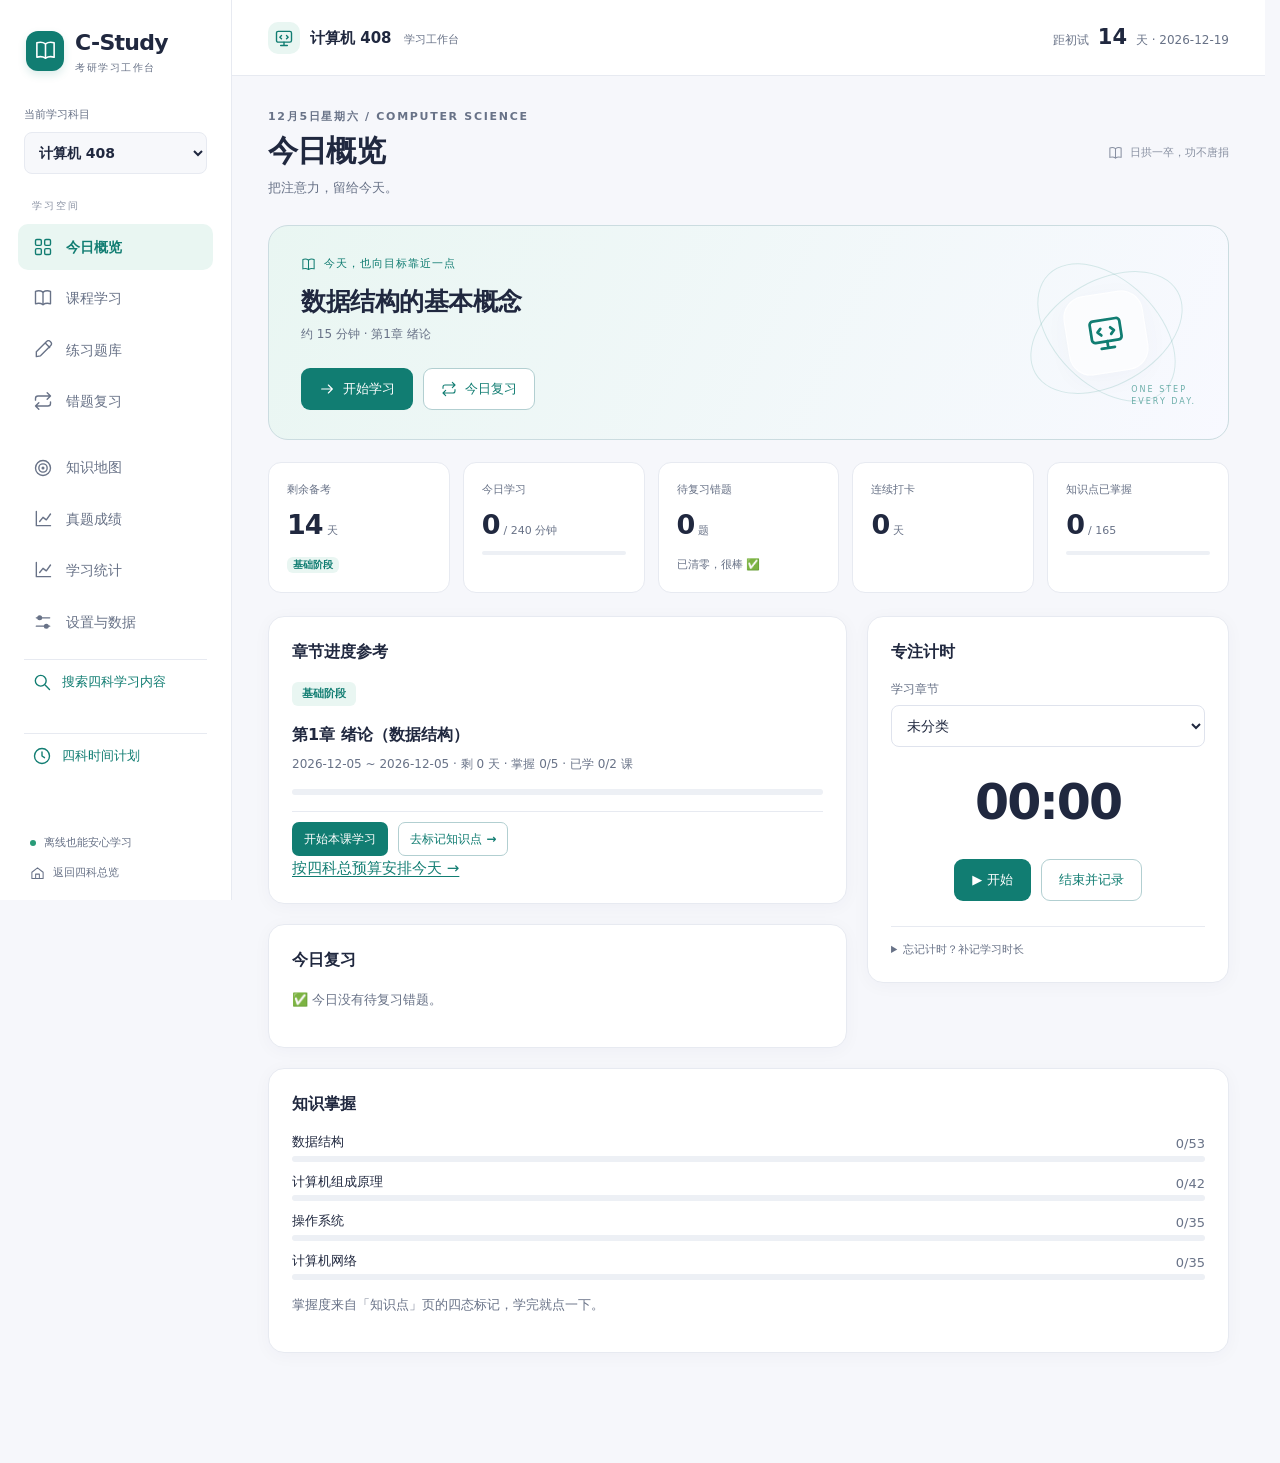
==== commit 05cb971a: "feat(study): 完善四科学习闭环与数据保护 - 提取共享存储保护，增加记录校验、原文保留、导入回滚和多页冲突检测 - 为 420 个考点和 156 节课程建立稳定引用，记录逐次作答与首答统计" ====
--- a/kaoyan-408/index.html
+++ b/kaoyan-408/index.html
@@ -120,6 +120,7 @@
     <select id="mfStatus">
       <option value="active">未掌握</option>
       <option value="due">今日待复习</option>
+      <option value="relapsed">复发待巩固</option>
       <option value="mastered">已掌握</option>
       <option value="all">全部</option>
     </select>
@@ -246,7 +247,10 @@
 <script src="data-q1.js"></script>
 <script src="data-q2.js"></script>
 <script src="data-formulas.js"></script>
+<script src="../assets/review.js"></script>
+<script src="../assets/storage.js"></script>
 <script src="../assets/common.js"></script>
+<script src="../assets/content.js"></script>
 <script src="../assets/workspace.js"></script>
 <script src="app.js"></script>
 </body>
--- a/assets/study.css
+++ b/assets/study.css
@@ -331,4 +331,160 @@
   .modal{padding:12px;align-items:center}.modal-box{padding:25px 19px;max-height:90dvh;border-radius:15px}.modal-box h2{font-size:19px}.review-question{font-size:16px}.modal-close{margin:-11px -7px 0 5px;width:36px;height:36px}.review-actions .btn{flex:1;font-size:12px;padding:10px 8px}.toast{bottom:calc(85px + env(safe-area-inset-bottom));font-size:12px;width:max-content;max-width:calc(100vw - 28px)}
   .portal-header{min-height:80px;padding:22px 21px;flex-wrap:nowrap}.portal-header .app-logo{font-size:21px}.portal-header .app-logo small{font-size:9px}.portal-header .offline-label{font-size:10px}.portal-main{padding:10px 20px 35px;margin:0}.portal-intro{display:block;margin:10px 0 22px}.portal-intro h1{font-size:36px;margin:10px 0 13px}.portal-intro>div>p:last-child{font-size:12px}.portal-intro .eyebrow{font-size:9px}.portal-resume{max-width:none;margin-top:25px;padding:20px}.portal-resume h3{font-size:17px}.portal-summary{padding:15px 0;margin-bottom:27px}.portal-summary>div{flex-direction:column;gap:4px;align-items:flex-start;padding:0 15px}.portal-summary label{font-size:10px}.portal-summary strong{font-size:23px}.portal-summary small{font-size:10px}.portal-section-title h2{font-size:18px}.portal-section-title span{font-size:10px}.subject-grid{grid-template-columns:minmax(0,1fr);gap:15px}.subject-card{padding:22px}.subject-card h3{font-size:22px}.subject-card-top{margin-bottom:15px}.subject-description{font-size:12px}.subject-card-footer{font-size:10px}.portal-note{padding:14px;font-size:11px}.portal-footer{font-size:10px;flex-direction:column;gap:6px;margin-top:25px}
 }
+.related-knowledge,.lesson-points{margin:18px 0;padding:16px;border:1px solid var(--line);border-radius:12px;background:var(--bg)}
+.related-knowledge h4,.lesson-points h4{margin:0 0 12px}.related-knowledge>div+div{margin-top:14px}.related-knowledge .row{margin-top:8px}
+.lesson-points>[data-focus-point]{display:flex;align-items:center;justify-content:space-between;gap:10px;flex-wrap:wrap;padding:10px;border-radius:8px}
+.lesson-points .point-focus{background:var(--accent-soft);outline:2px solid var(--acc)}
+.kp-point{flex:1 1 100%;min-width:0;padding:12px 0;border-bottom:1px solid var(--line)}
+.kp-point:last-child{border-bottom:0}.kp-point>.kp-chip{max-width:100%;white-space:normal;text-align:left}
+.kp-links{display:flex;flex-wrap:wrap;align-items:center;gap:8px;margin-top:8px;padding-left:8px}
+.kp-links>.btn{white-space:normal;text-align:left}.kp-links>.muted{font-size:11px}
+.mistake-links{margin-top:12px}.mistake-links>summary{font-size:12px;cursor:pointer;color:var(--acc)}
+.related-knowledge .btn,.lesson-points .btn{white-space:normal;text-align:left;max-width:100%}
+.storage-warning>.btn{margin:8px}.storage-warning{overflow-wrap:anywhere}
+.workspace-search{display:flex;align-items:center;gap:10px;margin:14px 6px;padding:12px 8px;border-top:1px solid var(--line);font-size:13px}
+.portal-search{display:grid;grid-template-columns:1fr 1.4fr;align-items:center;gap:24px;margin:28px 0}.portal-search h2{margin:0}.portal-search p{margin:6px 0}
+.search-main{max-width:930px;margin:36px auto 70px;padding:0 24px}.search-main>h1{margin:8px 0 12px}
+.search-form{margin:26px 0 18px}.search-input-row{display:flex;gap:10px}.search-input-row input{min-width:0;flex:1}
+.search-filters{display:flex;gap:16px;align-items:end;margin-top:18px}.search-filters>div{flex:1;min-width:0}.search-filters select{width:100%}
+.search-result{margin-bottom:14px}.search-result h2{font-size:18px;line-height:1.65;margin:12px 0}.search-result h2 a{color:var(--ink)}
+.search-meta{display:flex;flex-wrap:wrap;gap:8px;font-size:12px;color:var(--muted);margin:0}.search-meta span:first-child{color:var(--acc);font-weight:600}.search-meta span+span:before{content:'·';margin-right:8px}
+.search-snippet{font-size:14px;line-height:1.9;overflow-wrap:anywhere}.search-result-footer{display:flex;align-items:center;justify-content:space-between;gap:16px;font-size:13px}
+.search-result mark{background:#fff1b6;color:inherit;border-radius:3px;padding:0 1px}.search-more{display:block;margin:22px auto}.search-help{margin-top:28px}
+.search-focus{outline:2px solid var(--acc);outline-offset:5px;background:var(--accent-soft);scroll-margin-top:110px}.search-result,.search-result>*{min-width:0}
+@media(max-width:720px){.portal-search{grid-template-columns:1fr;gap:14px}.search-main{padding:0 18px;margin-top:25px}.search-filters{flex-wrap:wrap;gap:12px}.search-filters>div{flex:1 1 40%}.search-filters>button{width:100%}.search-input-row .btn{padding-left:16px;padding-right:16px}.search-result h2{font-size:16px}}
 @media(prefers-reduced-motion:reduce){*,*::before,*::after{animation:none!important;transition:none!important;scroll-behavior:auto!important}}
+
+/* Explicit attribution and recurrence history across all four subjects. */
+.mistake-reflection { margin: 12px 0; }
+.mistake-reason { margin: 12px 0; padding: 12px; background: var(--bg); border: 1px solid var(--line); border-radius: 12px; }
+.mistake-reason > label { display: block; margin-bottom: 6px; font-size: 12px; font-weight: 600; }
+.reason-controls { display: flex; flex-wrap: wrap; gap: 8px; margin-bottom: 5px; }
+.reason-controls select { flex: 1 1 180px; min-width: 0; max-width: 100%; }
+.reason-controls button { flex: 0 0 auto; }
+.mistake-reason small { display: block; overflow-wrap: anywhere; }
+.reason-confirm { display: flex; align-items: flex-start; gap: 8px; margin-top: 12px; font-size: 12px; }
+.reason-confirm input { width: 16px; height: 16px; flex: 0 0 16px; margin: 2px 0 0; }
+.relapse-history { margin: 12px 0; padding: 10px 12px; border: 1px solid var(--line); border-radius: 10px; }
+.relapse-history summary { cursor: pointer; font-size: 12px; font-weight: 600; color: var(--hot); }
+.relapse-history ol { padding-left: 20px; margin-bottom: 0; }
+.relapse-history li { padding: 6px 0; font-size: 12px; overflow-wrap: anywhere; }
+
+/* The cross-subject planner shares the portal layout and subject learning routes. */
+.portal-budget { display: flex; align-items: center; justify-content: space-between; gap: 20px; margin-bottom: 32px; }
+.portal-budget h2 { margin: 0; font-size: 19px; }
+.portal-budget p { margin: 5px 0 0; font-size: 13px; }
+.portal-budget .btn { flex-shrink: 0; }
+.planner-main { max-width: 1200px; margin: 0 auto; padding: 20px 32px 70px; }
+.planner-main > h1 { margin: 8px 0 12px; font-size: 35px; letter-spacing: -1px; }
+.planner-status { margin: 24px 0; font-size: 13px; color: var(--acc); }
+.planner-layout { display: grid; grid-template-columns: minmax(300px, .85fr) minmax(0, 1.4fr); gap: 26px; align-items: start; }
+.planner-config h2, .planner-result h2 { font-size: 19px; margin: 0 0 20px; }
+.budget-fields { display: grid; grid-template-columns: repeat(2, minmax(0, 1fr)); gap: 12px; }
+.budget-fields input { width: 100%; min-width: 0; }
+.budget-fields label { font-size: 11px; }
+.budget-hint { font-size: 12px; line-height: 1.85; overflow-wrap: anywhere; }
+.budget-days, .budget-weights { border: 0; padding: 0; margin: 22px 0 14px; min-width: 0; }
+.budget-days legend, .budget-weights legend { font-size: 12px; font-weight: 600; margin-bottom: 10px; }
+.budget-days > div { display: flex; flex-wrap: wrap; gap: 9px 12px; }
+.budget-days label { display: flex; align-items: center; gap: 5px; margin: 0; font-size: 12px; }
+.budget-days input { width: 16px; height: 16px; margin: 0; }
+.planner-config textarea { width: 100%; }
+.budget-recovery { margin-top: 22px; border-top: 1px solid var(--line); padding-top: 16px; }
+.budget-recovery summary { font-size: 12px; cursor: pointer; }
+.budget-recovery > label { margin-top: 14px; }
+.budget-recovery input[type=file] { max-width: 100%; font-size: 12px; }
+.planner-result-heading { display: flex; justify-content: space-between; gap: 14px; align-items: center; margin-bottom: 16px; }
+.planner-result-heading h2 { margin: 0; }
+.budget-summary { display: grid; grid-template-columns: repeat(3, minmax(0, 1fr)); padding: 20px 0; background: var(--card); border: 1px solid var(--line); border-radius: 14px; }
+.budget-summary > div { padding: 0 15px; border-right: 1px solid var(--line); }
+.budget-summary > div:last-child { border: 0; }
+.budget-summary span { display: block; color: var(--muted); font-size: 11px; }
+.budget-summary strong { display: block; font-size: 25px; font-variant-numeric: tabular-nums; }
+.budget-summary small { font-size: 10px; font-weight: 400; margin-left: 5px; color: var(--muted); }
+.planner-notices { font-size: 12px; color: var(--muted); }
+.planner-notices p { padding-left: 10px; border-left: 2px solid var(--line); }
+.budget-tasks { list-style: none; padding: 0; margin-top: 22px; }
+.backup-main { max-width: 1180px; margin: 0 auto; padding: 20px 32px 70px; }
+.backup-main > h1 { margin: 8px 0 12px; font-size: 35px; letter-spacing: -1px; }
+.backup-main > .muted { font-size: 14px; }
+.backup-layout { display: grid; grid-template-columns: repeat(2, minmax(0, 1fr)); gap: 24px; align-items: start; }
+.backup-main h2 { margin: 0 0 18px; font-size: 19px; }
+.backup-section-heading { display: flex; align-items: center; justify-content: space-between; gap: 12px; }
+.backup-section-heading h2 { margin: 0; }
+.backup-hint { font-size: 12px; line-height: 1.9; overflow-wrap: anywhere; }
+#backupStatus { color: var(--acc); font-size: 13px; min-height: 22px; margin: 20px 0; }
+.backup-rows { list-style: none; padding: 0; margin: 16px 0; }
+.backup-rows li { padding: 12px 0; border-bottom: 1px solid var(--line); overflow-wrap: anywhere; }
+.backup-rows strong, .backup-selection strong { font-size: 13px; display: block; }
+.backup-rows span, .backup-selection small { font-size: 11px; display: block; color: var(--muted); margin-top: 5px; line-height: 1.8; }
+.backup-completeness { font-size: 12px; color: var(--acc); margin: 20px 0; }
+.backup-main input[type=file] { max-width: 100%; font-size: 12px; }
+.backup-paste { margin: 20px 0; font-size: 12px; }
+.backup-paste summary { cursor: pointer; }
+.backup-paste label { margin-top: 12px; }
+.backup-paste textarea { width: 100%; font-size: 12px; }
+.backup-paste button { margin-top: 8px; }
+.backup-extract { margin-top: 18px; font-size: 12px; }
+.backup-extract summary { cursor: pointer; }
+.backup-selection { min-width: 0; border: 0; padding: 0; margin: 0 0 20px; }
+.backup-selection legend { font-size: 12px; font-weight: 600; margin-bottom: 12px; }
+.backup-selection label { display: flex; align-items: start; gap: 10px; padding: 10px 0; margin: 0; }
+.backup-selection input { flex: 0 0 17px; width: 17px; height: 17px; margin-top: 4px; }
+.backup-selection span { min-width: 0; overflow-wrap: anywhere; }
+.backup-confirm { border-color: var(--acc); }
+.backup-confirm > p, .backup-journal > p, #restoreResultMessage { font-size: 13px; line-height: 1.9; overflow-wrap: anywhere; }
+.backup-main > .card { margin-top: 24px; }
+#journalConfirmation { border-top: 1px solid var(--line); margin-top: 18px; padding-top: 14px; font-size: 13px; line-height: 1.9; }
+.backup-main .row { flex-wrap: wrap; }
+.backup-main .btn { white-space: normal; }
+@media(max-width:720px) { .backup-main { margin: 0; padding: 10px 20px 40px; } .backup-main > h1 { font-size: 28px; } .backup-main > .muted { font-size: 13px; } .backup-layout { grid-template-columns: minmax(0, 1fr); gap: 0; } .backup-main .card { min-width: 0; } .backup-main .btn { font-size: 12px; } }
+.demo-main { max-width: 1180px; margin: 0 auto; padding: 25px 32px 65px; }
+.demo-main > h1 { margin: 10px 0; font-size: 35px; }
+.demo-links { font-size: 12px; margin: 18px 0 25px; gap: 18px; }
+.demo-layout { display: grid; grid-template-columns: minmax(240px, .75fr) minmax(0, 1.5fr); gap: 24px; align-items: start; }
+.demo-main h2 { font-size: 18px; margin: 0 0 16px; }
+.demo-player-heading { display: flex; align-items: start; justify-content: space-between; gap: 10px; }
+.demo-config label { display: block; margin: 15px 0 7px; font-size: 12px; font-weight: 600; }
+.demo-config input, .demo-config select, .demo-config textarea { width: 100%; }
+.demo-config textarea { line-height: 1.8; }
+.demo-config .muted, .demo-player .muted, .demo-footnote, .demo-history .muted { font-size: 12px; }
+.demo-presets { border-top: 1px solid var(--line); margin-top: 24px; padding-top: 10px; }
+.demo-rule { padding: 14px; border-radius: 9px; background: var(--accent-soft); font-size: 13px; }
+#demoStage { border-radius: 10px; }
+.demo-step { font-weight: 650; margin-top: 24px; font-size: 15px; }
+.demo-slots { list-style: none; padding: 0; margin: 16px 0; display: grid; grid-template-columns: repeat(3, minmax(0, 1fr)); gap: 10px; }
+.demo-slots li { border: 1px solid var(--line); border-radius: 10px; padding: 9px; text-align: center; }
+.demo-slots span, .demo-slots small { display: block; font-size: 11px; color: var(--muted); }
+.demo-slots strong { display: block; font-size: 27px; font-variant-numeric: tabular-nums; }
+.demo-slots .demo-slot-active { border-color: var(--acc); background: var(--accent-soft); }
+#demoExplanation { font-size: 14px; min-height: 46px; }
+.demo-counts { font-size: 12px; padding-bottom: 18px; border-bottom: 1px solid var(--line); }
+.demo-prediction { border: 1px solid var(--line); border-radius: 10px; padding: 15px; margin-top: 20px; }
+.demo-prediction > p { margin-top: 0; font-size: 14px; font-weight: 600; }
+.demo-prediction label { display: block; font-size: 12px; margin: 8px 0 6px; }
+.demo-prediction select { width: 100%; }
+.demo-prediction button { margin-top: 14px; }
+.demo-feedback { min-height: 22px; color: var(--acc); font-size: 13px; }
+.demo-controls { margin: 16px 0; }
+.demo-main .btn { white-space: normal; }
+#demoConclusion { font-size: 13px; background: var(--accent-soft); border-radius: 9px; padding: 15px; line-height: 1.9; }
+.demo-table-wrap { max-width: 100%; overflow-x: auto; border: 1px solid var(--line); border-radius: 9px; }
+.demo-history table { width: 100%; min-width: 520px; border-collapse: collapse; font-size: 12px; }
+.demo-history caption { text-align: left; padding: 10px 12px; }
+.demo-history th, .demo-history td { text-align: left; border-top: 1px solid var(--line); padding: 9px 12px; }
+.demo-history thead th { background: var(--bg); font-weight: 600; }
+@media(max-width:720px) { .demo-main { margin: 0; padding: 14px 20px 40px; } .demo-main > h1 { font-size: 28px; } .demo-layout { grid-template-columns: minmax(0, 1fr); gap: 0; } .demo-player { grid-row: 1; } .demo-config { grid-row: 2; } .demo-slots { gap: 7px; } .demo-main .card { padding: 18px; } .demo-controls { gap: 7px; } .demo-controls .btn { font-size: 12px; padding: 8px 11px; } }
+.budget-task { display: flex; gap: 16px; padding: 22px; }
+.task-order { flex: 0 0 29px; height: 29px; display: grid; place-items: center; border-radius: 50%; color: var(--acc); background: var(--accent-soft); font-size: 12px; }
+.budget-task > div { min-width: 0; }
+.budget-task h3 { margin: 5px 0 8px; font-size: 16px; overflow-wrap: anywhere; }
+.budget-task .eyebrow { font-size: 10px; margin: 3px 0 6px; }
+.budget-task .muted { font-size: 12px; margin: 0 0 14px; }
+.budget-week h3 { font-size: 14px; }
+#weekBudget { display: grid; grid-template-columns: repeat(7, minmax(0, 1fr)); gap: 5px; }
+#weekBudget > div { text-align: center; }
+#weekBudget span { display: block; font-size: 10px; color: var(--muted); }
+#weekBudget strong { font-size: 10px; font-weight: 500; }
+@media(max-width:900px) { .planner-layout { grid-template-columns: minmax(260px, .9fr) minmax(0, 1.1fr); gap: 18px; } .budget-summary > div { padding: 0 9px; } .budget-summary strong { font-size: 21px; } #weekBudget { grid-template-columns: repeat(4, minmax(0, 1fr)); row-gap: 12px; } }
+@media(max-width:720px) { .portal-budget { display: block; } .portal-budget .btn { margin-top: 16px; } .planner-main { margin: 0; padding: 10px 20px 40px; } .planner-main > h1 { font-size: 28px; } .planner-main > .muted { font-size: 13px; } .planner-layout { display: flex; flex-direction: column; gap: 10px; } .planner-config, .planner-result { width: 100%; min-width: 0; } .planner-config { order: 2; } .planner-result { order: 1; } .budget-tasks { margin-top: 18px; } .budget-task { gap: 11px; padding: 18px; } .budget-summary span { font-size: 10px; } .budget-task h3 { font-size: 15px; } .planner-main .budget-hint { font-size: 11px; } }
